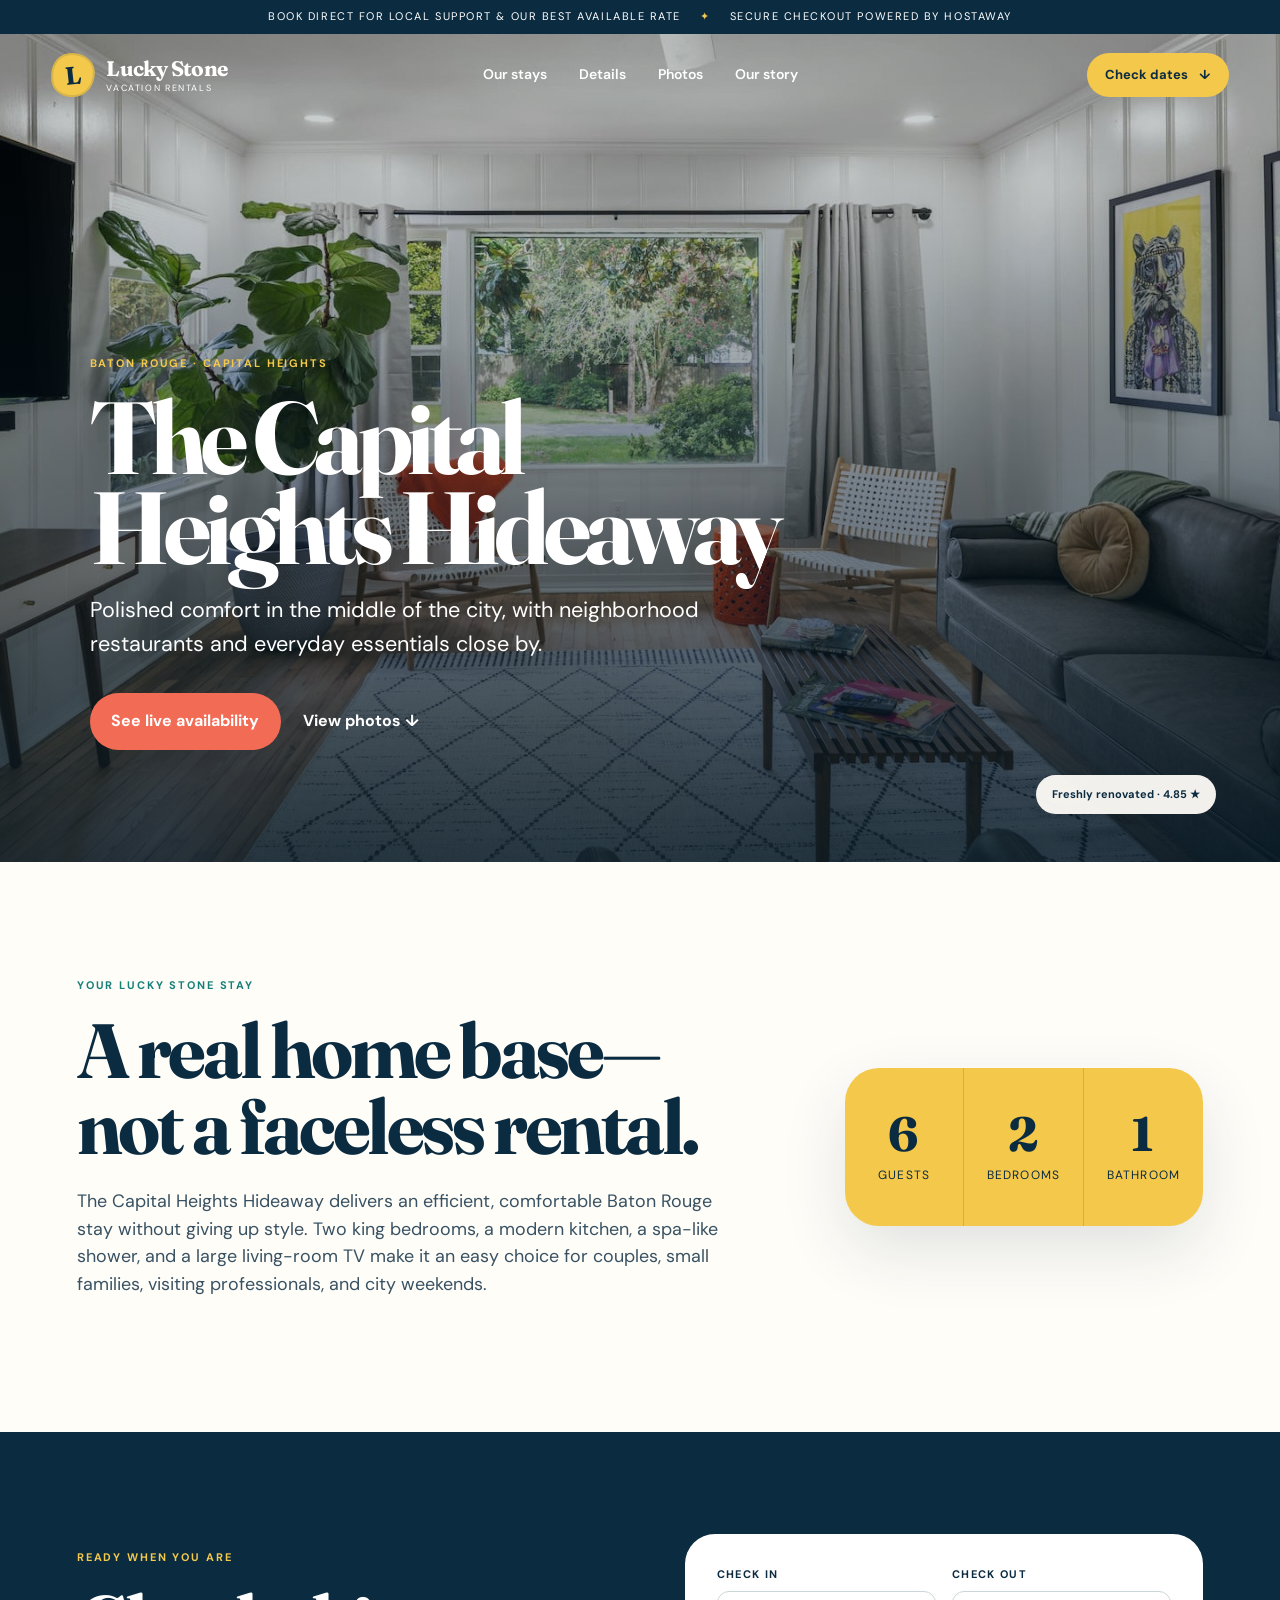
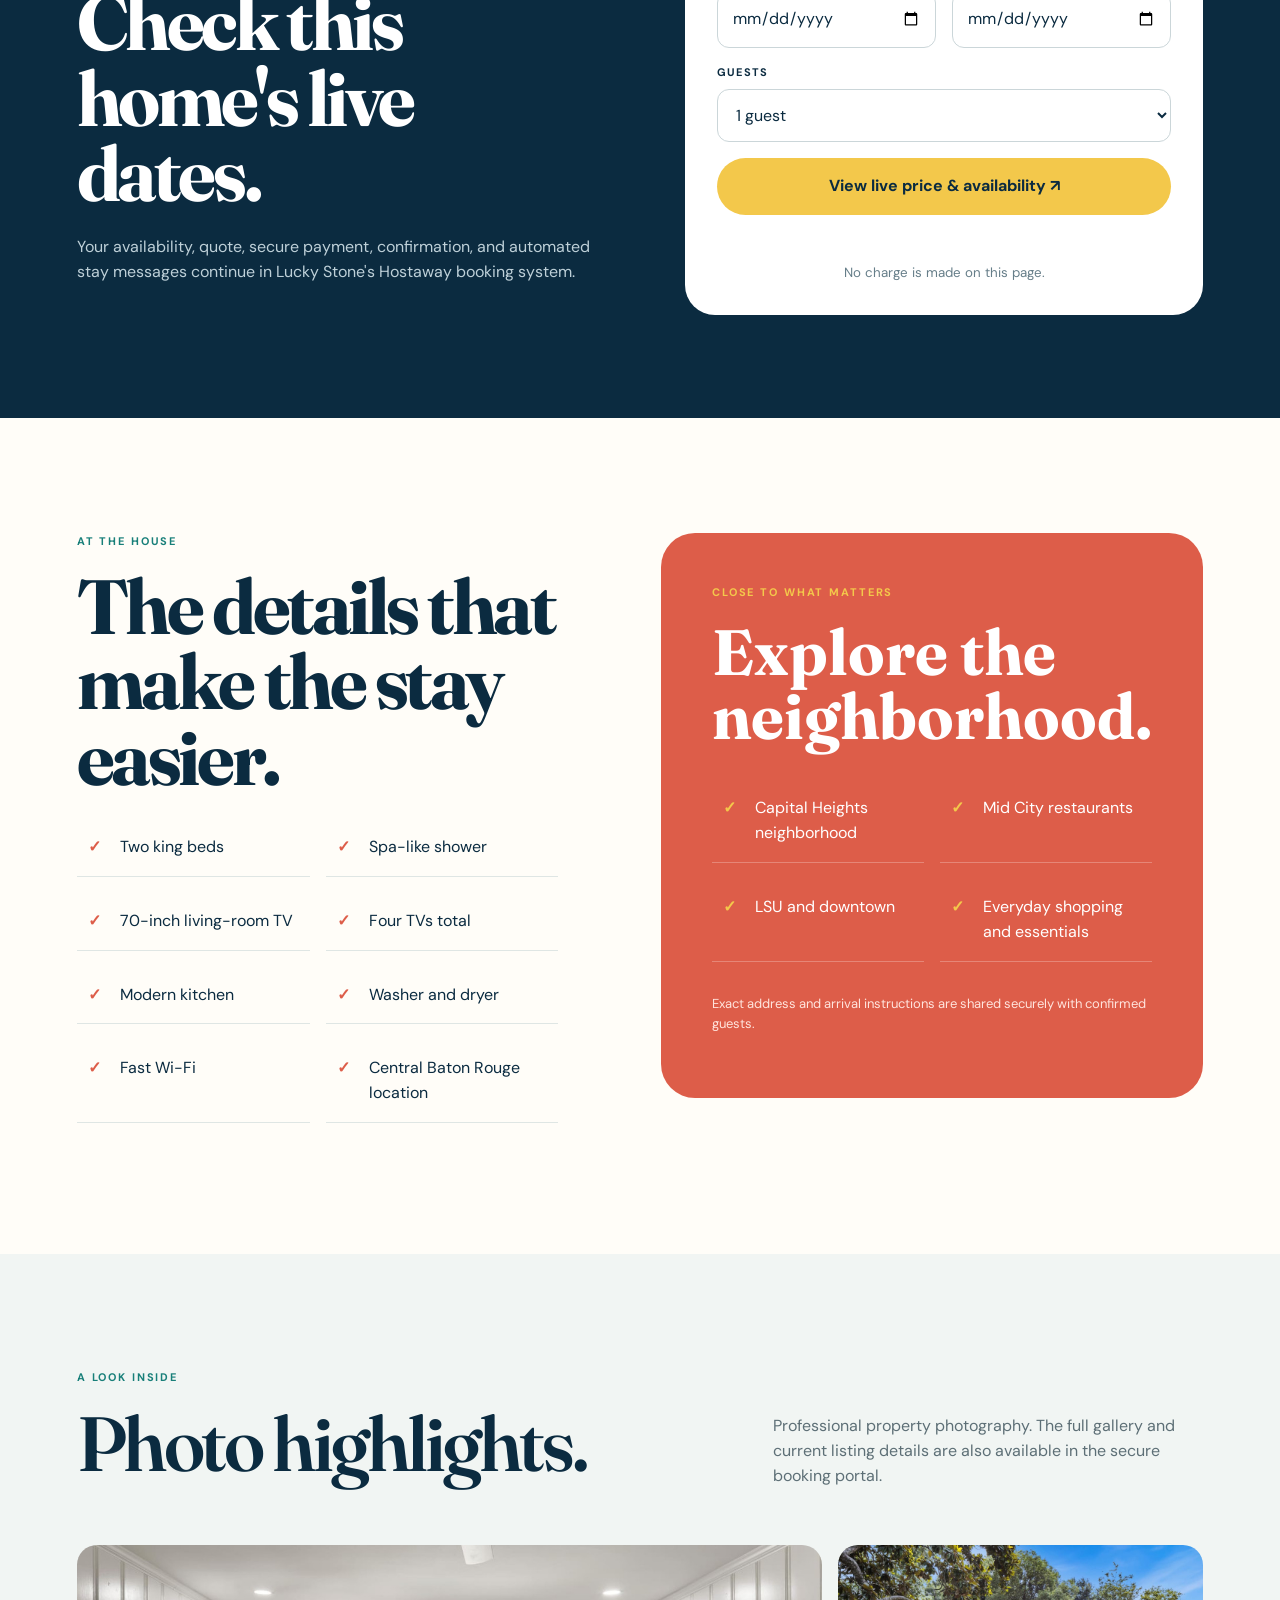
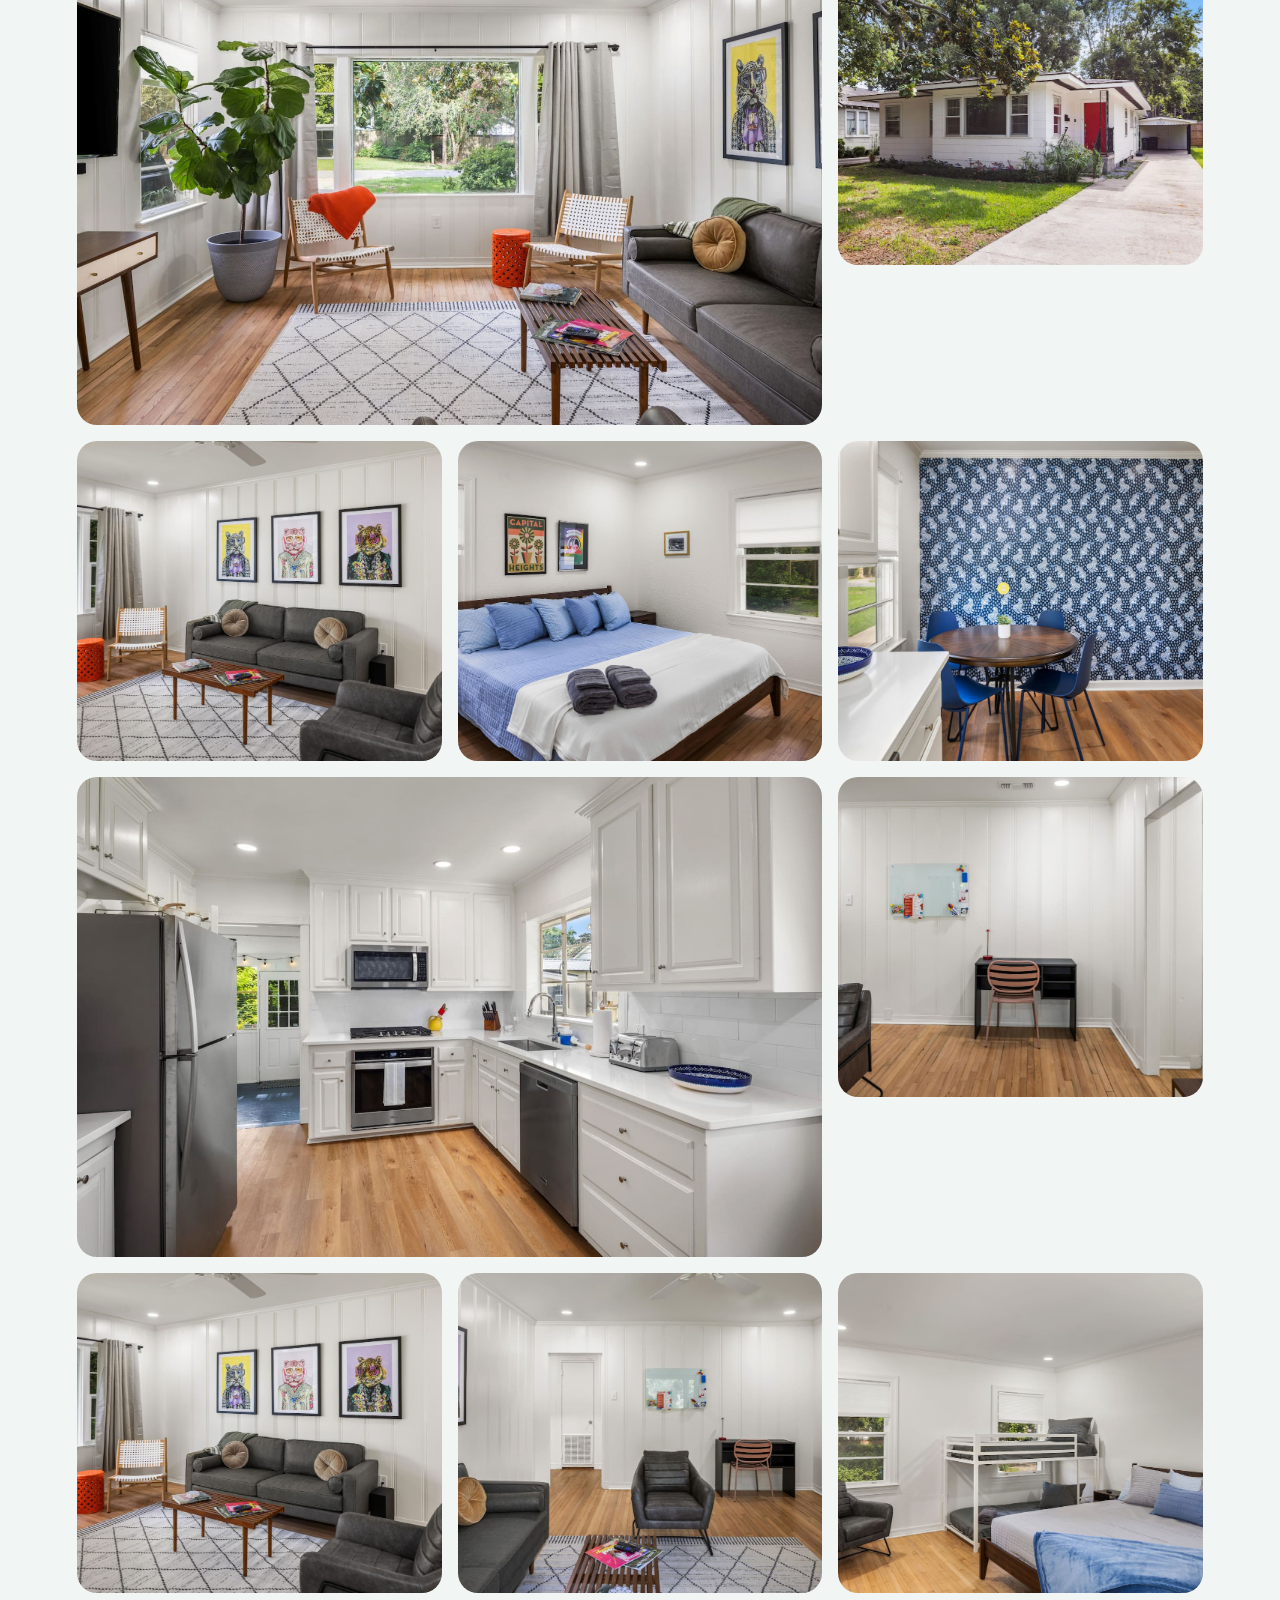
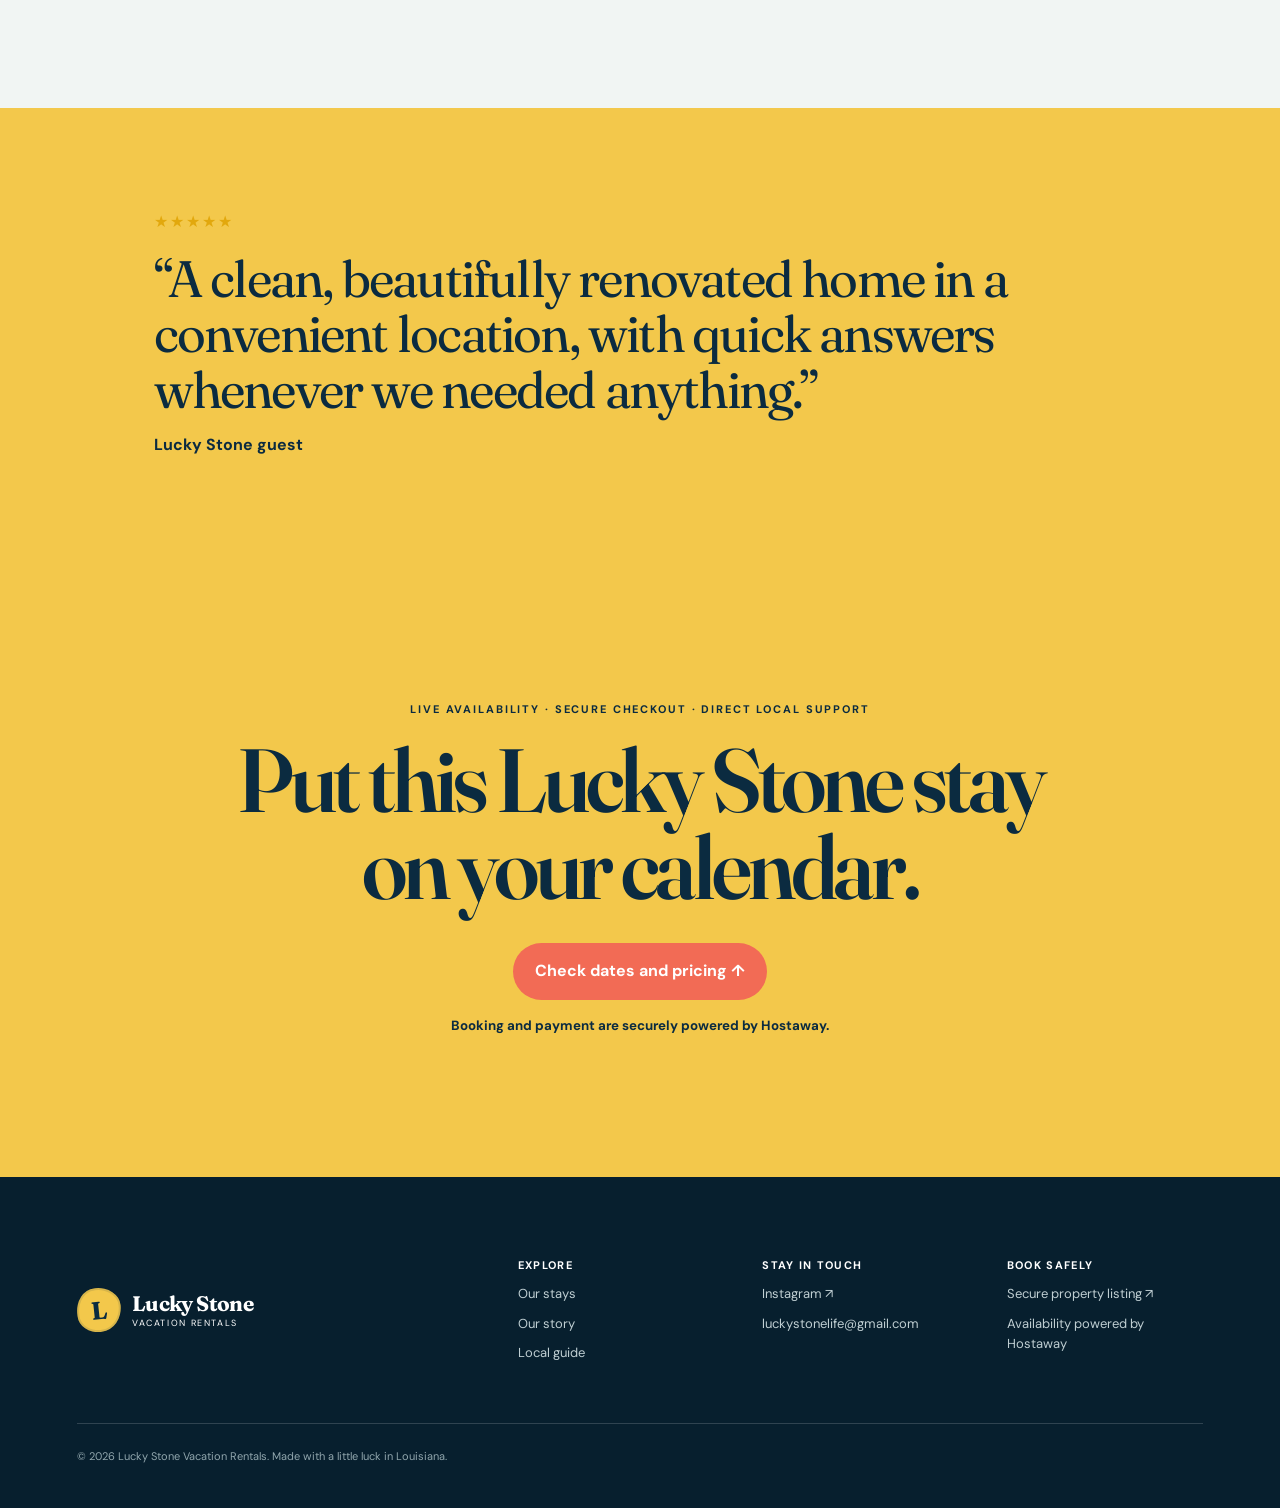
==== capital-heights-hideaway.html @ 780aaa09 "Build Lucky Stone direct-booking website" ====
<!doctype html>
<html lang="en">
<head>
  <meta charset="utf-8">
  <meta name="viewport" content="width=device-width,initial-scale=1">
  <meta name="description" content="A renovated 2-bedroom Capital Heights vacation rental in Baton Rouge with two king beds, modern kitchen, and easy city access.">
  <meta name="theme-color" content="#0b2b40">
  <title>Capital Heights Baton Rouge Vacation Rental | Lucky Stone</title>
  <link rel="preconnect" href="https://fonts.googleapis.com">
  <link rel="preconnect" href="https://fonts.gstatic.com" crossorigin>
  <link href="https://fonts.googleapis.com/css2?family=DM+Sans:wght@400;500;600;700&family=Fraunces:opsz,wght@9..144,500;9..144,600;9..144,700&display=swap" rel="stylesheet">
  <link rel="stylesheet" href="styles.css">
</head>
<body class="property-page">
  <a class="skip-link" href="#main">Skip to content</a>
  <div class="announcement"><span>Book direct for local support & our best available rate</span><span aria-hidden="true">✦</span><span>Secure checkout powered by Hostaway</span></div>
  <header class="site-header property-header" data-header>
    <a class="brand" href="index.html" aria-label="Lucky Stone Vacation Rentals home"><span class="brand-mark" aria-hidden="true">L</span><span><strong>Lucky Stone</strong><small>Vacation Rentals</small></span></a>
    <nav class="desktop-nav" aria-label="Main navigation"><a href="index.html#stays">Our stays</a><a href="#details">Details</a><a href="#gallery">Photos</a><a href="index.html#our-story">Our story</a></nav>
    <a class="button button-small button-sun" href="#book">Check dates <span>↓</span></a>
    <button class="menu-button" type="button" aria-label="Open menu" aria-expanded="false" data-menu-button><span></span><span></span></button>
  </header>
  <div class="mobile-menu" data-mobile-menu hidden><a href="index.html#stays">Our stays</a><a href="#details">Details</a><a href="#gallery">Photos</a><a href="index.html#our-story">Our story</a><a class="button button-sun" href="#book">Check dates</a></div>

  <main id="main">
    <section class="property-hero" id="top">
      <img src="assets/capital/capital-01.jpg" alt="The Capital Heights Hideaway">
      <div class="property-hero-shade"></div>
      <div class="property-hero-copy reveal"><p class="eyebrow">Baton Rouge · Capital Heights</p><h1>The Capital Heights Hideaway</h1><p>Polished comfort in the middle of the city, with neighborhood restaurants and everyday essentials close by.</p><div class="property-hero-actions"><a class="button button-coral" href="#book">See live availability</a><a class="text-button" href="#gallery">View photos ↓</a></div></div>
      <div class="image-badge property-hero-badge">Freshly renovated · 4.85 ★</div>
    </section>

    <section class="property-intro section-pad" id="details">
      <div><p class="eyebrow dark">Your Lucky Stone stay</p><h2>A real home base—not a faceless rental.</h2><p>The Capital Heights Hideaway delivers an efficient, comfortable Baton Rouge stay without giving up style. Two king bedrooms, a modern kitchen, a spa-like shower, and a large living-room TV make it an easy choice for couples, small families, visiting professionals, and city weekends.</p></div>
      <ul class="property-big-stats"><li><strong>6</strong>guests</li><li><strong>2</strong>bedrooms</li><li><strong>1</strong>bathroom</li></ul>
    </section>

    <section class="property-booking" id="book">
      <div class="property-booking-copy"><p class="eyebrow">Ready when you are</p><h2>Check this home's live dates.</h2><p>Your availability, quote, secure payment, confirmation, and automated stay messages continue in Lucky Stone's Hostaway booking system.</p></div>
      <form class="property-booking-form" data-property-booking-form data-listing-id="290981">
        <label><span>Check in</span><input type="date" name="checkin" required></label>
        <label><span>Check out</span><input type="date" name="checkout" required></label>
        <label><span>Guests</span><select name="guests"><option>1 guest</option><option>2 guests</option><option>3 guests</option><option>4 guests</option><option>5 guests</option><option>6 guests</option></select></label>
        <button class="button button-sun" type="submit">View live price & availability ↗</button>
        <p class="booking-error" data-booking-error aria-live="polite"></p>
        <small>No charge is made on this page.</small>
      </form>
    </section>

    <section class="property-features section-pad">
      <div><p class="eyebrow dark">At the house</p><h2>The details that make the stay easier.</h2><ul class="feature-checks"><li>Two king beds</li><li>Spa-like shower</li><li>70-inch living-room TV</li><li>Four TVs total</li><li>Modern kitchen</li><li>Washer and dryer</li><li>Fast Wi-Fi</li><li>Central Baton Rouge location</li></ul></div>
      <div class="nearby-card"><p class="eyebrow">Close to what matters</p><h3>Explore the neighborhood.</h3><ul><li>Capital Heights neighborhood</li><li>Mid City restaurants</li><li>LSU and downtown</li><li>Everyday shopping and essentials</li></ul><p>Exact address and arrival instructions are shared securely with confirmed guests.</p></div>
    </section>

    <section class="property-gallery section-pad" id="gallery"><div class="section-heading"><div><p class="eyebrow dark">A look inside</p><h2>Photo highlights.</h2></div><p>Professional property photography. The full gallery and current listing details are also available in the secure booking portal.</p></div><div class="property-photo-grid"><figure><img src="assets/capital/capital-01.jpg" alt="The Capital Heights Hideaway photo 1" loading="lazy"></figure><figure><img src="assets/capital/capital-02.jpg" alt="The Capital Heights Hideaway photo 2" loading="lazy"></figure><figure><img src="assets/capital/capital-03.jpg" alt="The Capital Heights Hideaway photo 3" loading="lazy"></figure><figure><img src="assets/capital/capital-04.jpg" alt="The Capital Heights Hideaway photo 4" loading="lazy"></figure><figure><img src="assets/capital/capital-05.jpg" alt="The Capital Heights Hideaway photo 5" loading="lazy"></figure><figure><img src="assets/capital/capital-06.jpg" alt="The Capital Heights Hideaway photo 6" loading="lazy"></figure><figure><img src="assets/capital/capital-07.jpg" alt="The Capital Heights Hideaway photo 7" loading="lazy"></figure><figure><img src="assets/capital/capital-08.jpg" alt="The Capital Heights Hideaway photo 8" loading="lazy"></figure><figure><img src="assets/capital/capital-09.jpg" alt="The Capital Heights Hideaway photo 9" loading="lazy"></figure><figure><img src="assets/capital/capital-10.jpg" alt="The Capital Heights Hideaway photo 10" loading="lazy"></figure></div></section>

    <section class="property-review"><blockquote><div class="stars">★★★★★</div><p>“A clean, beautifully renovated home in a convenient location, with quick answers whenever we needed anything.”</p><footer>Lucky Stone guest</footer></blockquote></section>

    <section class="final-cta"><p class="eyebrow">Live availability · Secure checkout · Direct local support</p><h2>Put this Lucky Stone stay<br>on your calendar.</h2><a class="button button-coral" href="#book">Check dates and pricing ↑</a><small>Booking and payment are securely powered by Hostaway.</small></section>
  </main>

  <footer class="footer"><a class="brand footer-brand" href="index.html"><span class="brand-mark">L</span><span><strong>Lucky Stone</strong><small>Vacation Rentals</small></span></a><div><strong>Explore</strong><a href="index.html#stays">Our stays</a><a href="index.html#our-story">Our story</a><a href="index.html#guide">Local guide</a></div><div><strong>Stay in touch</strong><a href="https://instagram.com/luckystonelife/" target="_blank" rel="noopener">Instagram ↗</a><a href="mailto:luckystonelife@gmail.com">luckystonelife@gmail.com</a></div><div><strong>Book safely</strong><a href="https://luckystonevacationrentals.holidayfuture.com/listings/290981" target="_blank" rel="noopener">Secure property listing ↗</a><span>Availability powered by Hostaway</span></div><p class="copyright">© <span data-year></span> Lucky Stone Vacation Rentals. Made with a little luck in Louisiana.</p></footer>
  <script src="app.js"></script>
</body>
</html>
---- styles.css ----
*{box-sizing:border-box}html{scroll-behavior:smooth}body{margin:0;background:#fffdf8;color:#0b2b40;font-family:'DM Sans',sans-serif;font-size:16px;line-height:1.55;overflow-x:hidden}body.modal-open,body.menu-open{overflow:hidden}img{display:block;width:100%;height:auto}a{color:inherit;text-decoration:none}button,input,select{font:inherit}.skip-link{position:fixed;z-index:999;left:1rem;top:-100px;background:#fff;color:#0b2b40;padding:.75rem 1rem}.skip-link:focus{top:1rem}.announcement{height:34px;background:#0b2b40;color:#fff;display:flex;align-items:center;justify-content:center;gap:1.2rem;font-size:11px;text-transform:uppercase;letter-spacing:.14em}.announcement span:nth-child(2){color:#f3c84b}.site-header{height:82px;padding:0 clamp(1.2rem,4vw,5rem);display:grid;grid-template-columns:1fr auto 1fr;align-items:center;gap:2rem;position:absolute;top:34px;left:0;right:0;z-index:50;color:#fff;transition:.3s}.site-header.scrolled{position:fixed;top:0;background:rgba(11,43,64,.96);box-shadow:0 12px 35px rgba(7,27,39,.16);backdrop-filter:blur(14px);height:68px}.brand{display:flex;align-items:center;gap:.7rem;justify-self:start}.brand-mark{width:44px;height:44px;background:#f3c84b;color:#0b2b40;display:grid;place-items:center;font-family:'Fraunces',serif;font-size:25px;font-weight:700;border-radius:45% 55% 50% 50%/55% 45% 58% 42%;transform:rotate(-6deg);box-shadow:inset 0 0 0 2px rgba(11,43,64,.12)}.brand>span:last-child{display:flex;flex-direction:column;line-height:1}.brand strong{font-family:'Fraunces',serif;font-size:21px;letter-spacing:-.03em}.brand small{font-size:9px;text-transform:uppercase;letter-spacing:.18em;margin-top:5px}.desktop-nav{display:flex;gap:2rem;font-size:14px;font-weight:600}.desktop-nav a{position:relative}.desktop-nav a:after{content:'';position:absolute;left:0;bottom:-7px;height:2px;width:0;background:#f3c84b;transition:.25s}.desktop-nav a:hover:after{width:100%}.button{display:inline-flex;align-items:center;justify-content:center;gap:.7rem;border:0;border-radius:99px;padding:1rem 1.35rem;font-weight:700;cursor:pointer;transition:transform .2s,box-shadow .2s}.button:hover{transform:translateY(-2px);box-shadow:0 14px 30px rgba(0,0,0,.14)}.button-small{padding:.75rem 1.1rem;font-size:13px;justify-self:end}.button-sun{background:#f3c84b;color:#0b2b40}.button-coral{background:#f26b55;color:#fff}.button-ink{background:#0b2b40;color:#fff}.menu-button{display:none;background:transparent;border:0;justify-self:end}.menu-button span{display:block;width:24px;height:2px;background:#fff;margin:6px}.mobile-menu{position:fixed;z-index:45;inset:0;background:#0b2b40;color:#fff;padding:120px 2rem 3rem;flex-direction:column;gap:1.5rem;font-family:'Fraunces',serif;font-size:30px}.mobile-menu:not([hidden]){display:flex}.mobile-menu .button{font-family:'DM Sans',sans-serif;font-size:16px;margin-top:1rem}.hero{min-height:920px;background:#0b2b40;color:#fff;position:relative;padding:170px clamp(1.2rem,5vw,6rem) 0;display:grid;grid-template-columns:minmax(340px,.8fr) minmax(520px,1.2fr);gap:clamp(2rem,5vw,6rem);overflow:visible}.hero:before{content:'';position:absolute;width:620px;height:620px;border:1px solid rgba(255,255,255,.1);border-radius:50%;left:-330px;top:90px}.hero-grain{position:absolute;inset:0;opacity:.08;background-image:url("data:image/svg+xml,%3Csvg viewBox='0 0 180 180' xmlns='http://www.w3.org/2000/svg'%3E%3Cfilter id='n'%3E%3CfeTurbulence type='fractalNoise' baseFrequency='.9' numOctaves='4' stitchTiles='stitch'/%3E%3C/filter%3E%3Crect width='100%25' height='100%25' filter='url(%23n)' opacity='.4'/%3E%3C/svg%3E")}.hero-copy{position:relative;z-index:2;padding-top:60px}.eyebrow{font-size:11px;font-weight:700;letter-spacing:.17em;text-transform:uppercase;margin:0 0 1.2rem;color:#f3c84b}.eyebrow span{color:#f26b55;margin:0 .45rem}.eyebrow.dark{color:#187f79}.hero h1,.section-heading h2,.direct-copy h2,.story-copy h2,.guide h2,.final-cta h2{font-family:'Fraunces',serif;font-weight:600;line-height:.97;letter-spacing:-.045em;margin:0}.hero h1{font-size:clamp(4rem,6.2vw,7.4rem);max-width:800px}.hero h1 em,.guide h2 em{font-weight:500;color:#f3c84b}.hero-lede{font-size:clamp(1rem,1.3vw,1.25rem);max-width:590px;color:#d8e3e5;margin:1.6rem 0 2.2rem}.hero-actions{display:flex;align-items:center;gap:1.5rem;flex-wrap:wrap}.text-button,.text-link{background:none;border:0;padding:.4rem 0;color:inherit;font-weight:700;cursor:pointer}.play{display:inline-grid;place-items:center;background:#fff;color:#0b2b40;border-radius:50%;width:38px;height:38px;font-size:11px;margin-right:.6rem}.hero-gallery{position:relative;z-index:1;min-height:620px;align-self:start}.hero-photo{position:absolute;margin:0;overflow:hidden;box-shadow:0 30px 80px rgba(0,0,0,.25)}.hero-photo img{height:100%;object-fit:cover}.hero-photo figcaption{position:absolute;left:1rem;bottom:1rem;background:rgba(255,253,248,.94);color:#0b2b40;border-radius:13px;padding:.7rem .9rem;font-size:12px;font-weight:700;box-shadow:0 6px 20px rgba(0,0,0,.15)}.hero-photo figcaption span{display:block;text-transform:uppercase;color:#187f79;font-size:9px;letter-spacing:.12em}.hero-photo-main{width:66%;height:520px;right:4%;top:35px;border-radius:48% 52% 12% 12%/26% 24% 10% 10%;transform:rotate(1.5deg)}.hero-photo-left{width:39%;height:290px;left:0;top:0;border-radius:46% 54% 18% 14%/20% 24% 16% 18%;transform:rotate(-4deg)}.hero-photo-right{width:38%;height:270px;left:5%;top:320px;border-radius:16% 50% 18% 42%/18% 24% 16% 28%;transform:rotate(3deg)}.stone-note{position:absolute;right:1%;top:490px;z-index:3;width:155px;height:150px;background:#f3c84b;color:#0b2b40;border-radius:50% 44% 48% 52%/44% 55% 45% 56%;display:flex;align-items:center;justify-content:center;gap:.5rem;transform:rotate(-7deg);box-shadow:0 20px 50px rgba(0,0,0,.2)}.stone-note strong{font-family:'Fraunces',serif;font-size:60px;line-height:1}.stone-note span{font-size:11px;font-weight:700;line-height:1.2;text-transform:uppercase}.stay-finder{position:absolute;z-index:5;left:50%;bottom:0;transform:translateX(-50%) translateY(50%);width:min(1180px,92vw);background:#fffdf8;color:#0b2b40;border-radius:22px;padding:1.1rem;display:grid;grid-template-columns:1.25fr 1.1fr .8fr .8fr .72fr .9fr;align-items:center;gap:.4rem;box-shadow:0 24px 80px rgba(7,30,42,.18)}.finder-intro{display:flex;align-items:center;gap:.7rem;padding:.4rem .6rem}.finder-intro>span:last-child{display:flex;flex-direction:column}.finder-intro small{font-size:10px;color:#647881}.finder-intro strong{font-family:'Fraunces',serif;font-size:16px}.finder-icon{display:grid;place-items:center;width:38px;height:38px;background:#e5f2ef;color:#187f79;border-radius:50%;font-size:24px}.stay-finder label{display:flex;flex-direction:column;border-left:1px solid #dfe5e2;padding:.2rem .75rem}.stay-finder label span{font-size:10px;text-transform:uppercase;letter-spacing:.1em;color:#6d7f86;font-weight:700}.stay-finder input,.stay-finder select{border:0;background:transparent;color:#0b2b40;min-width:0;padding:.35rem 0;font-weight:600;outline:0}.finder-submit{border:0;border-radius:15px;background:#f26b55;color:#fff;padding:1rem;display:flex;justify-content:space-between;font-weight:700;cursor:pointer}.proof-bar{background:#f7f1e7;padding:6.2rem clamp(1.2rem,5vw,6rem) 2.7rem;display:grid;grid-template-columns:repeat(4,1fr);gap:1px}.proof-bar div{display:flex;align-items:center;justify-content:center;gap:.7rem;border-right:1px solid #d8d2c8}.proof-bar div:last-child{border:0}.proof-bar strong{font-family:'Fraunces',serif;font-size:31px}.proof-bar span{max-width:130px;font-size:11px;text-transform:uppercase;letter-spacing:.08em;font-weight:700;color:#61727a}.section-pad{padding:clamp(5rem,9vw,9rem) clamp(1.2rem,6vw,7rem)}.section-heading{display:flex;align-items:end;justify-content:space-between;gap:3rem;margin-bottom:2.5rem}.section-heading h2{font-size:clamp(3rem,5vw,6rem);max-width:800px}.section-heading>p{max-width:430px;color:#5d6f76}.mood-tabs{display:flex;gap:.75rem;flex-wrap:wrap;margin-bottom:4rem}.mood{border:1px solid #b7c4c4;border-radius:99px;background:transparent;color:#0b2b40;padding:.8rem 1.1rem;cursor:pointer;font-weight:600}.mood:hover,.mood.active{background:#0b2b40;color:#fff;border-color:#0b2b40}.property-list{display:flex;flex-direction:column;gap:5rem}.property-card{display:grid;grid-template-columns:1.18fr .82fr;background:#f7f1e7;border-radius:34px;overflow:hidden;min-height:590px;transition:opacity .3s,transform .3s,max-height .4s}.property-card.reverse{grid-template-columns:.82fr 1.18fr}.property-card.reverse .property-image{order:2}.property-card.filtered-out{display:none}.property-image{position:relative;min-height:520px;overflow:hidden}.property-image img{height:100%;object-fit:cover;transition:transform .7s}.property-card:hover .property-image img{transform:scale(1.025)}.image-badge,.gallery-button{position:absolute;background:rgba(255,253,248,.94);color:#0b2b40;border:0;border-radius:99px;padding:.7rem 1rem;font-size:11px;font-weight:700}.image-badge{top:1.2rem;left:1.2rem}.gallery-button{right:1.2rem;bottom:1.2rem;cursor:pointer}.property-copy{padding:clamp(2rem,5vw,5rem);display:flex;flex-direction:column;justify-content:center}.property-location{font-size:11px;text-transform:uppercase;letter-spacing:.14em;color:#187f79;font-weight:700}.property-copy h3{font-family:'Fraunces',serif;font-size:clamp(2.7rem,4vw,5rem);line-height:.98;letter-spacing:-.04em;margin:.4rem 0 1rem}.property-tagline{font-size:17px;color:#53676f;max-width:560px}.stats{display:flex;gap:1.2rem;list-style:none;margin:1rem 0 1.5rem;padding:0;flex-wrap:wrap}.stats li{font-size:12px;border-right:1px solid #c9d0ce;padding-right:1.2rem}.stats li:last-child{border:0}.stats strong{font-family:'Fraunces',serif;font-size:23px}.signature{border-left:3px solid #f26b55;padding-left:1rem;margin-bottom:1.8rem}.signature span{font-size:10px;text-transform:uppercase;letter-spacing:.12em;font-weight:700;color:#f26b55}.signature p{margin:.25rem 0 0;font-size:13px}.property-actions{display:flex;align-items:center;gap:1.4rem;flex-wrap:wrap}.text-link{font-size:13px;border-bottom:1px solid currentColor}.direct-section{display:grid;grid-template-columns:1fr 1fr;background:#187f79;color:#fff;min-height:800px}.direct-art{position:relative;overflow:hidden;min-height:650px}.direct-art img{height:100%;object-fit:cover;clip-path:ellipse(72% 72% at 42% 46%)}.sun-shape{position:absolute;width:520px;height:520px;background:#f3c84b;border-radius:50%;left:-130px;top:-130px}.direct-stamp{position:absolute;right:7%;bottom:8%;width:190px;height:180px;border-radius:50% 44% 48% 52%/44% 55% 45% 56%;background:#0b2b40;color:#fff;display:grid;place-content:center;text-align:center;transform:rotate(6deg);text-transform:uppercase;font-size:11px;letter-spacing:.1em}.direct-stamp strong{font-family:'Fraunces',serif;font-size:25px;text-transform:none;letter-spacing:0}.direct-copy{padding:clamp(4rem,8vw,9rem);display:flex;flex-direction:column;justify-content:center}.direct-copy h2{font-size:clamp(3.2rem,5vw,6rem)}.direct-copy>p{font-size:18px;color:#d9efeb}.direct-benefits{margin:1.5rem 0 2rem}.direct-benefits>div{display:grid;grid-template-columns:44px 1fr;column-gap:1rem;padding:1rem 0;border-top:1px solid rgba(255,255,255,.25)}.direct-benefits span{grid-row:1/3;color:#f3c84b;font-family:'Fraunces',serif}.direct-benefits p{grid-column:2;margin:.2rem 0;color:#d9efeb;font-size:13px}.direct-copy .button{align-self:flex-start}.reviews{background:#fffdf8;overflow:hidden}.review-controls{display:flex;gap:.5rem}.review-controls button{border:1px solid #9babad;background:transparent;border-radius:50%;width:48px;height:48px;cursor:pointer}.review-track{display:flex;gap:1.2rem;overflow-x:auto;scroll-snap-type:x mandatory;padding-bottom:1rem;scrollbar-width:none}.review-track::-webkit-scrollbar{display:none}.review-track blockquote{flex:0 0 min(520px,78vw);scroll-snap-align:start;margin:0;border-radius:25px;background:#f7f1e7;padding:2.2rem}.review-track blockquote:nth-child(2n){background:#e5f2ef}.stars{color:#e2a80d;letter-spacing:.13em}.review-track p{font-family:'Fraunces',serif;font-size:clamp(1.5rem,2.2vw,2.2rem);line-height:1.25}.review-track footer{font-size:12px;text-transform:uppercase;letter-spacing:.1em;font-weight:700}.story-section{display:grid;grid-template-columns:.9fr 1.1fr;background:#0b2b40;color:#fff;padding:clamp(5rem,9vw,9rem) clamp(1.2rem,6vw,7rem);gap:clamp(3rem,8vw,9rem);align-items:center}.story-copy h2{font-size:clamp(3.2rem,5.4vw,6rem)}.story-copy p{color:#cfdbdf;font-size:17px}.text-link.light{color:#f3c84b}.story-collage{position:relative;height:620px}.story-collage img{position:absolute;object-fit:cover;box-shadow:0 30px 70px rgba(0,0,0,.3)}.story-collage img:nth-of-type(2){width:48%;height:43%;right:0;top:0;border-radius:50% 50% 12% 18%/35% 35% 10% 12%;transform:rotate(4deg)}.story-collage img:nth-of-type(3){width:43%;height:44%;left:3%;bottom:0;border-radius:18% 50% 18% 40%/18% 26% 14% 30%;transform:rotate(-4deg)}.story-collage .family-photo{z-index:2;width:62%;height:62%;left:19%;top:19%;border-radius:48% 52% 12% 12%/25% 28% 12% 14%;object-position:center 42%;transform:rotate(-1deg)}.family-photo-needed{position:absolute;z-index:2;width:58%;height:60%;left:22%;top:22%;border:2px dashed rgba(255,255,255,.45);background:#187f79;border-radius:48% 52% 12% 12%/25% 28% 12% 14%;display:grid;place-content:center;text-align:center;box-shadow:0 30px 70px rgba(0,0,0,.25);transform:rotate(-1deg)}.family-photo-needed span{font-family:'Fraunces',serif;font-size:30px}.family-photo-needed small{color:#f3c84b;margin-top:.5rem}.guide{background:#f7f1e7;display:grid;grid-template-columns:.7fr 1.3fr;gap:5rem}.guide h2{font-size:clamp(3.5rem,6vw,7rem)}.guide h2 em{color:#187f79}.guide-intro>p:last-child{max-width:420px;color:#5d7077}.guide-columns{display:grid;grid-template-columns:1fr 1fr;gap:1rem}.guide-card{border-radius:32px;padding:2.3rem;display:flex;flex-direction:column;min-height:500px}.city-card{background:#f3c84b}.coast-card{background:#187f79;color:#fff}.guide-card>p{text-transform:uppercase;font-size:10px;letter-spacing:.14em;font-weight:700}.guide-card h3{font-family:'Fraunces',serif;font-size:35px;margin:.5rem 0 1rem}.guide-card ul{list-style:none;padding:0;margin:0 0 auto}.guide-card li{padding:1rem 0;border-top:1px solid rgba(11,43,64,.22);display:flex;gap:.8rem}.coast-card li{border-color:rgba(255,255,255,.25)}.guide-card li span{font-family:'Fraunces',serif;opacity:.65}.guide-card a{font-weight:700;margin-top:2rem}.final-cta{position:relative;overflow:hidden;background:#f3c84b;text-align:center;padding:clamp(6rem,11vw,11rem) 1rem}.final-cta .eyebrow{color:#0b2b40}.final-cta h2{font-size:clamp(4rem,7vw,8rem);margin-bottom:2rem}.final-cta small{display:block;margin-top:1rem;font-weight:700}.pebble{position:absolute;border:2px solid rgba(11,43,64,.18);border-radius:50%}.pebble-one{width:370px;height:320px;left:-160px;top:-80px;transform:rotate(25deg)}.pebble-two{width:300px;height:280px;right:-120px;bottom:-80px}.footer{background:#071f2e;color:#fff;padding:5rem clamp(1.2rem,6vw,7rem) 2rem;display:grid;grid-template-columns:2fr repeat(3,1fr);gap:3rem}.footer>div{display:flex;flex-direction:column;gap:.6rem;font-size:13px;color:#bfced2}.footer>div strong{color:#fff;font-size:11px;text-transform:uppercase;letter-spacing:.12em}.copyright{grid-column:1/-1;border-top:1px solid rgba(255,255,255,.16);padding-top:1.5rem;font-size:11px;color:#91a6ad}.gallery-modal,.story-modal{width:min(1180px,94vw);max-height:92vh;border:0;border-radius:28px;padding:0;background:#fffdf8;color:#0b2b40;box-shadow:0 35px 100px rgba(0,0,0,.35)}dialog::backdrop{background:rgba(3,20,29,.82);backdrop-filter:blur(6px)}.modal-close{position:sticky;z-index:10;float:right;top:1rem;margin:1rem;border:0;border-radius:50%;width:46px;height:46px;background:#0b2b40;color:#fff;font-size:25px;cursor:pointer}.modal-head{padding:3rem 3rem 1rem}.modal-head p{text-transform:uppercase;letter-spacing:.12em;font-size:10px;color:#187f79;font-weight:700}.modal-head h2{font-family:'Fraunces',serif;font-size:clamp(2.5rem,5vw,5rem);margin:0}.modal-grid{padding:1rem 2rem 3rem;display:grid;grid-template-columns:repeat(2,1fr);gap:.7rem}.modal-grid img{height:380px;object-fit:cover;border-radius:14px}.modal-grid img:nth-child(3n){grid-column:1/-1;height:500px}.story-video-placeholder{min-height:600px;background:#0b2b40;color:#fff;display:grid;place-content:center;text-align:center;padding:2rem}.story-video-placeholder span{font-size:60px;color:#f3c84b}.story-video-placeholder h2{font-family:'Fraunces',serif;font-size:45px}.reveal{opacity:1;transform:none}.reveal.visible{opacity:1;transform:none}:focus-visible{outline:3px solid #f26b55;outline-offset:3px}
@media (max-width:1050px){.desktop-nav{display:none}.site-header{grid-template-columns:1fr auto auto}.menu-button{display:block}.hero{grid-template-columns:1fr;padding-top:140px;min-height:1200px}.hero-copy{padding-top:30px}.hero-gallery{min-height:610px}.stay-finder{grid-template-columns:1.2fr 1fr 1fr 1fr}.finder-intro,.stay-finder label:nth-of-type(1){grid-column:span 2}.finder-submit{grid-column:span 2}.proof-bar{grid-template-columns:1fr 1fr;row-gap:1.5rem}.proof-bar div:nth-child(2){border-right:0}.property-card,.property-card.reverse{grid-template-columns:1fr}.property-card.reverse .property-image{order:0}.direct-section{grid-template-columns:1fr}.story-section{grid-template-columns:1fr}.guide{grid-template-columns:1fr}.footer{grid-template-columns:1.5fr 1fr 1fr}.footer>div:last-of-type{grid-column:2/4}.footer-brand{grid-row:1/3}}
@media (max-width:700px){.announcement span:last-child,.site-header>.button{display:none}.site-header{grid-template-columns:1fr auto;height:70px}.hero{padding:125px 1.2rem 0;min-height:1120px}.hero h1{font-size:clamp(3.5rem,16vw,5rem)}.hero-lede{font-size:1rem}.text-button{font-size:12px}.hero-gallery{min-height:540px;margin-top:1rem}.hero-photo-main{width:80%;height:390px}.hero-photo-left{width:46%;height:190px}.hero-photo-right{width:46%;height:180px;top:340px}.stone-note{width:115px;height:110px;top:400px}.stone-note strong{font-size:45px}.stay-finder{bottom:0;grid-template-columns:1fr 1fr;padding:.8rem;border-radius:18px}.finder-intro{grid-column:1/-1}.stay-finder label{grid-column:span 1!important;border-left:0;border-top:1px solid #dfe5e2}.stay-finder label:nth-of-type(1){grid-column:1/-1!important}.finder-submit{grid-column:1/-1}.proof-bar{padding-top:11.5rem;grid-template-columns:1fr 1fr}.proof-bar div{display:block;text-align:center}.proof-bar strong{display:block}.section-heading{display:block}.section-heading h2{font-size:clamp(2.8rem,13vw,4.5rem)}.section-heading>p{margin-top:1.2rem}.mood-tabs{flex-wrap:nowrap;overflow:auto;padding-bottom:.5rem}.mood{white-space:nowrap}.property-card{border-radius:23px}.property-image{min-height:330px}.property-copy{padding:2rem 1.4rem}.property-copy h3{font-size:3rem}.stats{gap:.8rem}.stats li{padding-right:.8rem}.direct-copy{padding:4rem 1.4rem}.direct-art{min-height:480px}.direct-stamp{width:140px;height:135px}.story-section{padding:5rem 1.2rem}.story-collage{height:480px}.family-photo-needed,.story-collage .family-photo{width:72%;left:14%}.guide-columns{grid-template-columns:1fr}.guide-card{min-height:430px}.footer{grid-template-columns:1fr 1fr}.footer-brand{grid-column:1/-1}.footer>div:last-of-type{grid-column:1/-1}.modal-head{padding:2rem 1.2rem 1rem}.modal-grid{grid-template-columns:1fr;padding:1rem}.modal-grid img,.modal-grid img:nth-child(3n){grid-column:auto;height:260px}}
@media (prefers-reduced-motion:reduce){html{scroll-behavior:auto}.reveal{opacity:1;transform:none;transition:none}.property-image img,.button{transition:none}}

/* Property landing pages */
.property-page{background:#fffdf8}.property-header{top:34px}.property-hero{height:min(850px,92vh);min-height:680px;position:relative;display:flex;align-items:flex-end;overflow:hidden;background:#0b2b40}.property-hero>img{position:absolute;inset:0;width:100%;height:100%;object-fit:cover}.property-hero-shade{position:absolute;inset:0;background:linear-gradient(180deg,rgba(5,25,37,.22) 18%,rgba(5,25,37,.83) 100%)}.property-hero-copy{position:relative;z-index:2;color:#fff;max-width:900px;padding:0 clamp(1.2rem,7vw,7rem) 7rem}.property-hero-copy h1{font-family:'Fraunces',serif;font-size:clamp(4rem,8vw,8.5rem);line-height:.88;letter-spacing:-.055em;margin:.55rem 0 1.4rem}.property-hero-copy>p:last-of-type{font-size:clamp(1rem,1.8vw,1.35rem);max-width:720px}.property-hero-actions{display:flex;gap:1.4rem;align-items:center;margin-top:2rem}.property-hero-badge{position:absolute;z-index:3;left:auto;top:auto;right:clamp(1.2rem,5vw,5rem);bottom:3rem}.property-intro{display:grid;grid-template-columns:minmax(0,1.3fr) minmax(300px,.7fr);gap:clamp(3rem,8vw,9rem);align-items:center}.property-intro h2,.property-features h2,.property-gallery h2,.property-booking h2{font-family:'Fraunces',serif;font-size:clamp(3rem,6vw,6rem);line-height:.98;letter-spacing:-.045em;margin:.7rem 0 1.5rem}.property-intro>div>p:last-child{font-size:1.12rem;max-width:760px;color:#385263}.property-big-stats{list-style:none;padding:0;margin:0;display:grid;grid-template-columns:repeat(3,1fr);background:#f3c84b;border-radius:34px;overflow:hidden;box-shadow:0 25px 65px rgba(11,43,64,.12)}.property-big-stats li{padding:2.6rem 1rem;text-align:center;border-right:1px solid rgba(11,43,64,.15);font-size:12px;text-transform:uppercase;letter-spacing:.1em}.property-big-stats li:last-child{border-right:0}.property-big-stats strong{display:block;font-family:'Fraunces',serif;font-size:3rem;line-height:1;margin-bottom:.5rem}.property-booking{background:#0b2b40;color:#fff;display:grid;grid-template-columns:1fr 1fr;gap:clamp(3rem,7vw,8rem);padding:clamp(4rem,8vw,8rem) clamp(1.2rem,6vw,6rem);align-items:center}.property-booking-copy>p:last-child{color:#bed0d8;max-width:650px}.property-booking-form{background:#fff;color:#0b2b40;border-radius:30px;padding:2rem;display:grid;grid-template-columns:1fr 1fr;gap:1rem}.property-booking-form label{display:flex;flex-direction:column;gap:.45rem}.property-booking-form label span{font-size:11px;text-transform:uppercase;letter-spacing:.12em;font-weight:700}.property-booking-form input,.property-booking-form select{border:1px solid #cbd6d9;border-radius:12px;padding:.9rem;background:#fff;color:#0b2b40;min-width:0}.property-booking-form label:nth-child(3),.property-booking-form .button,.property-booking-form small,.property-booking-form .booking-error{grid-column:1/-1}.property-booking-form small{text-align:center;color:#667e89}.booking-error{color:#a62b22;font-size:13px;margin:0;min-height:1.2em}.stay-finder>.booking-error{position:absolute;left:1rem;bottom:-1.7rem;color:#fff}.property-features{display:grid;grid-template-columns:1.15fr .85fr;gap:clamp(3rem,8vw,9rem);align-items:start}.feature-checks,.nearby-card ul{list-style:none;padding:0;display:grid;grid-template-columns:1fr 1fr;gap:1rem}.feature-checks li,.nearby-card li{position:relative;padding:1rem 1rem 1rem 2.7rem;border-bottom:1px solid #dfe6e4}.feature-checks li:before,.nearby-card li:before{content:'✓';position:absolute;left:.7rem;color:#dd5d49;font-weight:700}.nearby-card{background:#dd5d49;color:#fff;padding:clamp(2rem,4vw,4rem);border-radius:34px}.nearby-card h3{font-family:'Fraunces',serif;font-size:clamp(2.5rem,5vw,4.7rem);line-height:1;margin:.8rem 0 2rem}.nearby-card li{border-color:rgba(255,255,255,.25)}.nearby-card li:before{color:#f3c84b}.nearby-card>p:last-child{margin-top:2rem;font-size:13px;color:#ffe4dd}.property-gallery{background:#f1f5f3}.property-photo-grid{display:grid;grid-template-columns:repeat(12,1fr);gap:1rem}.property-photo-grid figure{margin:0;grid-column:span 4;height:320px;overflow:hidden;border-radius:20px}.property-photo-grid figure:nth-child(1),.property-photo-grid figure:nth-child(6){grid-column:span 8;height:480px}.property-photo-grid img{width:100%;height:100%;object-fit:cover;transition:transform .5s}.property-photo-grid figure:hover img{transform:scale(1.025)}.property-review{padding:clamp(4rem,8vw,8rem) clamp(1.2rem,12vw,12rem);background:#f3c84b;color:#0b2b40}.property-review blockquote{margin:0;max-width:1000px}.property-review blockquote p{font-family:'Fraunces',serif;font-size:clamp(2.2rem,4vw,4rem);line-height:1.08;letter-spacing:-.035em;margin:1rem 0}.property-review footer{font-weight:700}.property-page .footer-brand{grid-row:auto}
@media(max-width:900px){.property-intro,.property-booking,.property-features{grid-template-columns:1fr}.property-hero-copy{padding-bottom:5rem}.property-hero-badge{bottom:1.4rem}.property-photo-grid figure,.property-photo-grid figure:nth-child(1),.property-photo-grid figure:nth-child(6){grid-column:span 6;height:320px}}
@media(max-width:600px){.property-hero{min-height:720px}.property-hero-copy{padding-bottom:6rem}.property-hero-copy h1{font-size:clamp(3.5rem,16vw,5rem)}.property-hero-actions{align-items:flex-start;flex-direction:column}.property-hero-badge{left:1.2rem;right:auto}.property-intro{padding-top:4rem}.property-big-stats{grid-template-columns:1fr}.property-big-stats li{border-right:0;border-bottom:1px solid rgba(11,43,64,.15);padding:1.4rem}.property-big-stats li:last-child{border-bottom:0}.property-booking-form{grid-template-columns:1fr;padding:1.25rem}.property-booking-form label{grid-column:1/-1}.feature-checks,.nearby-card ul{grid-template-columns:1fr}.property-photo-grid{grid-template-columns:1fr}.property-photo-grid figure,.property-photo-grid figure:nth-child(1),.property-photo-grid figure:nth-child(6){grid-column:1;height:280px}}
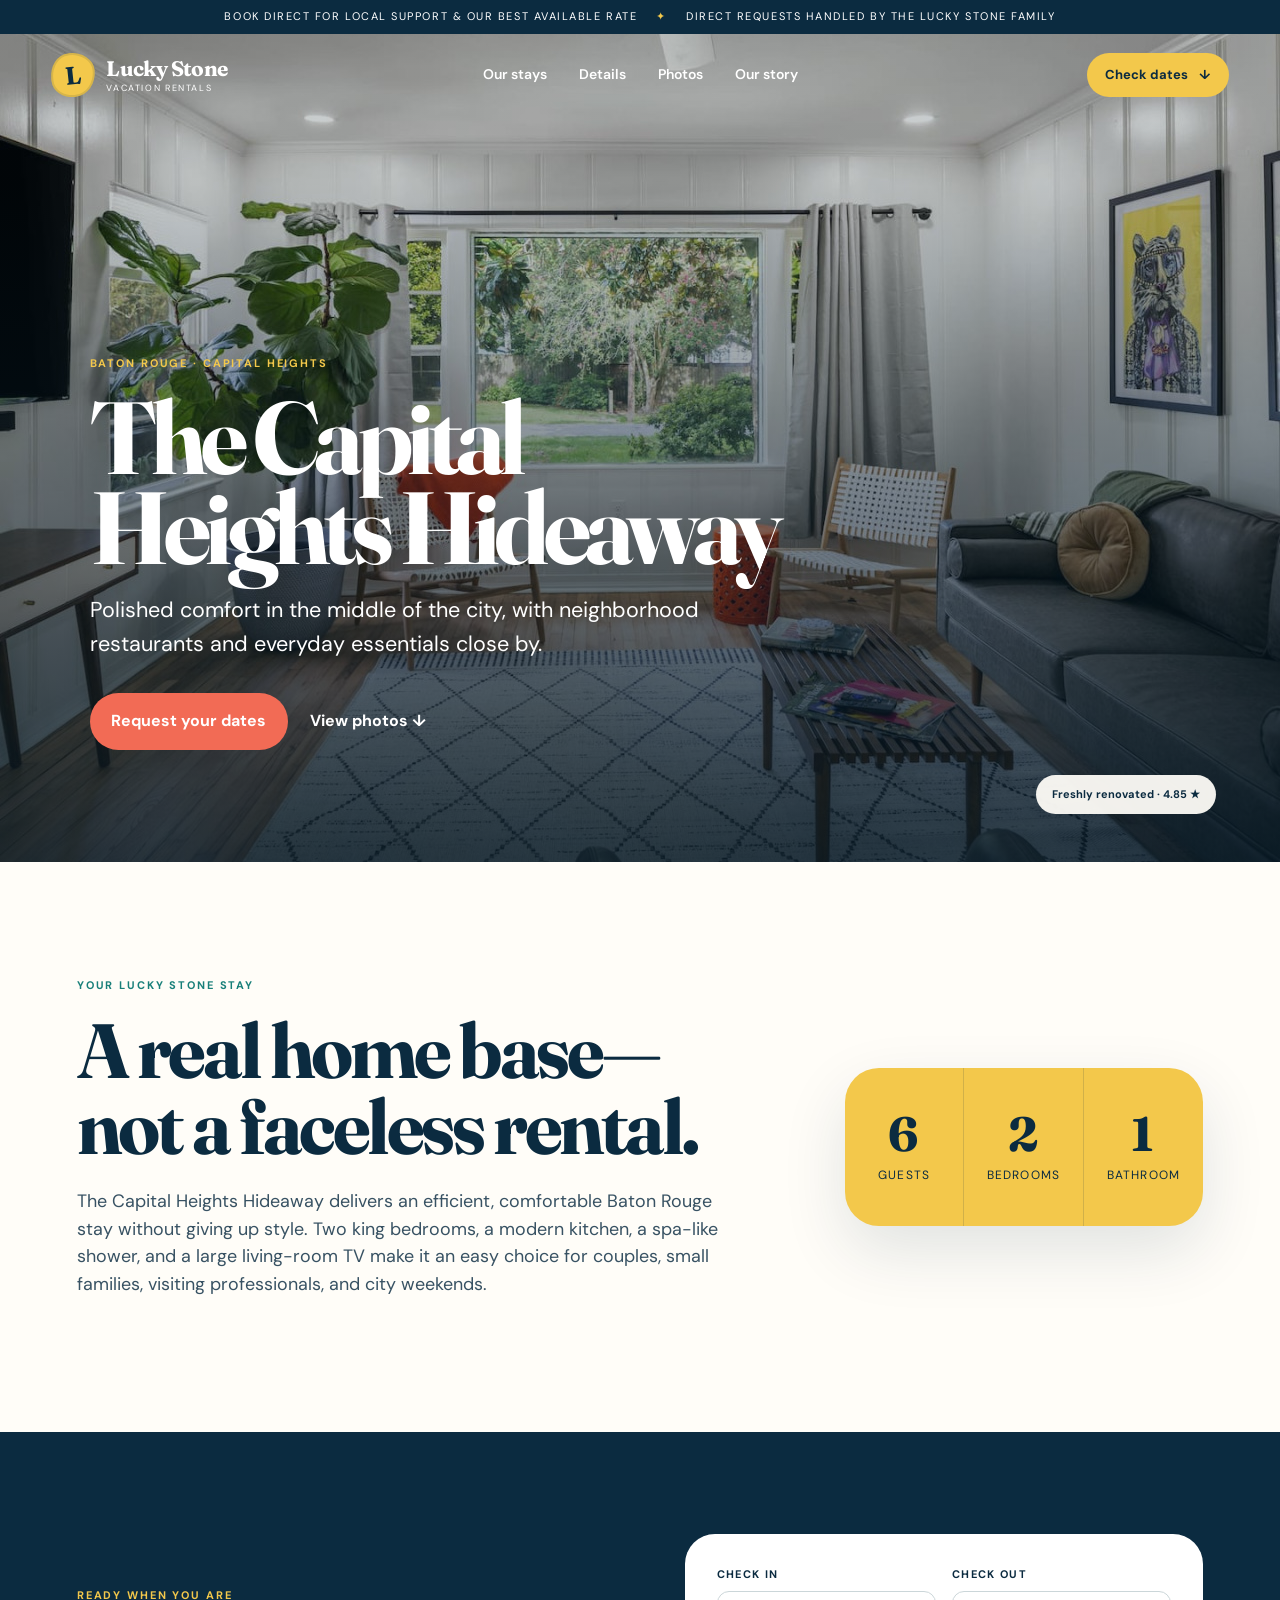
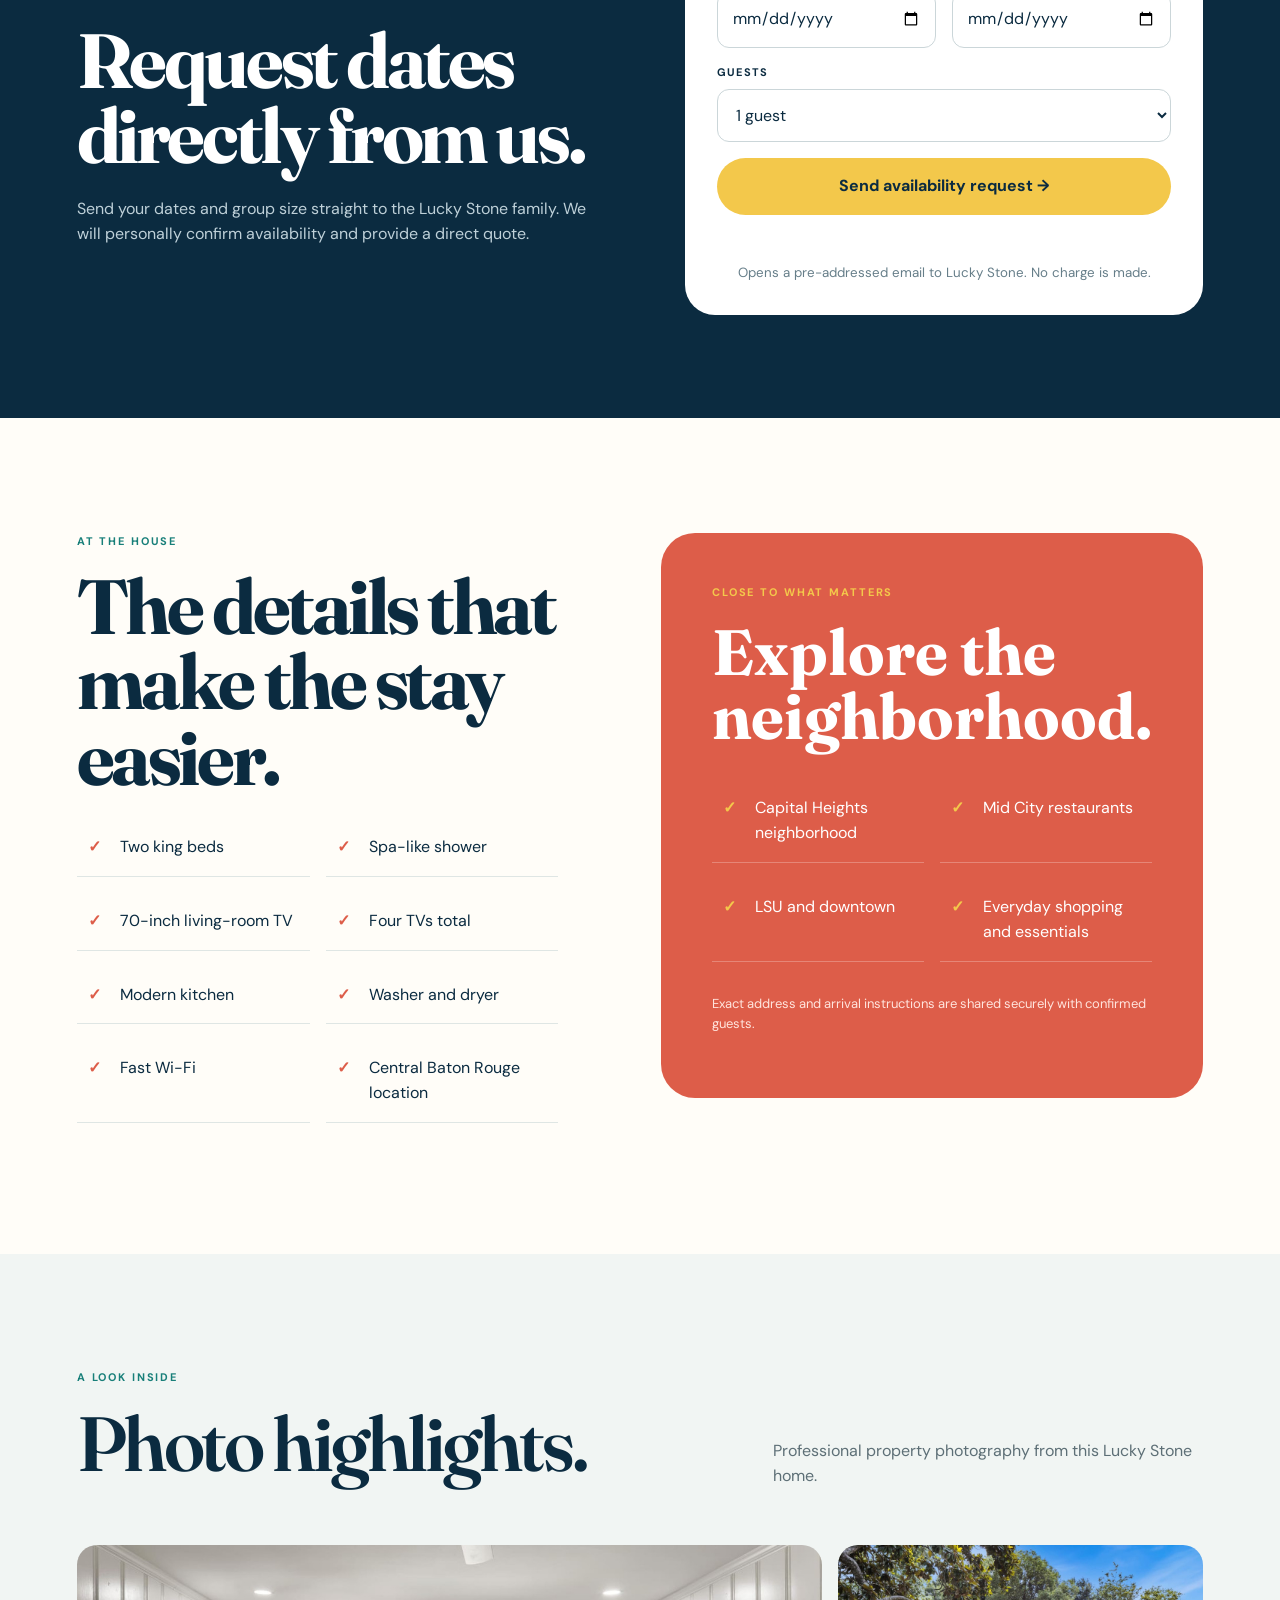
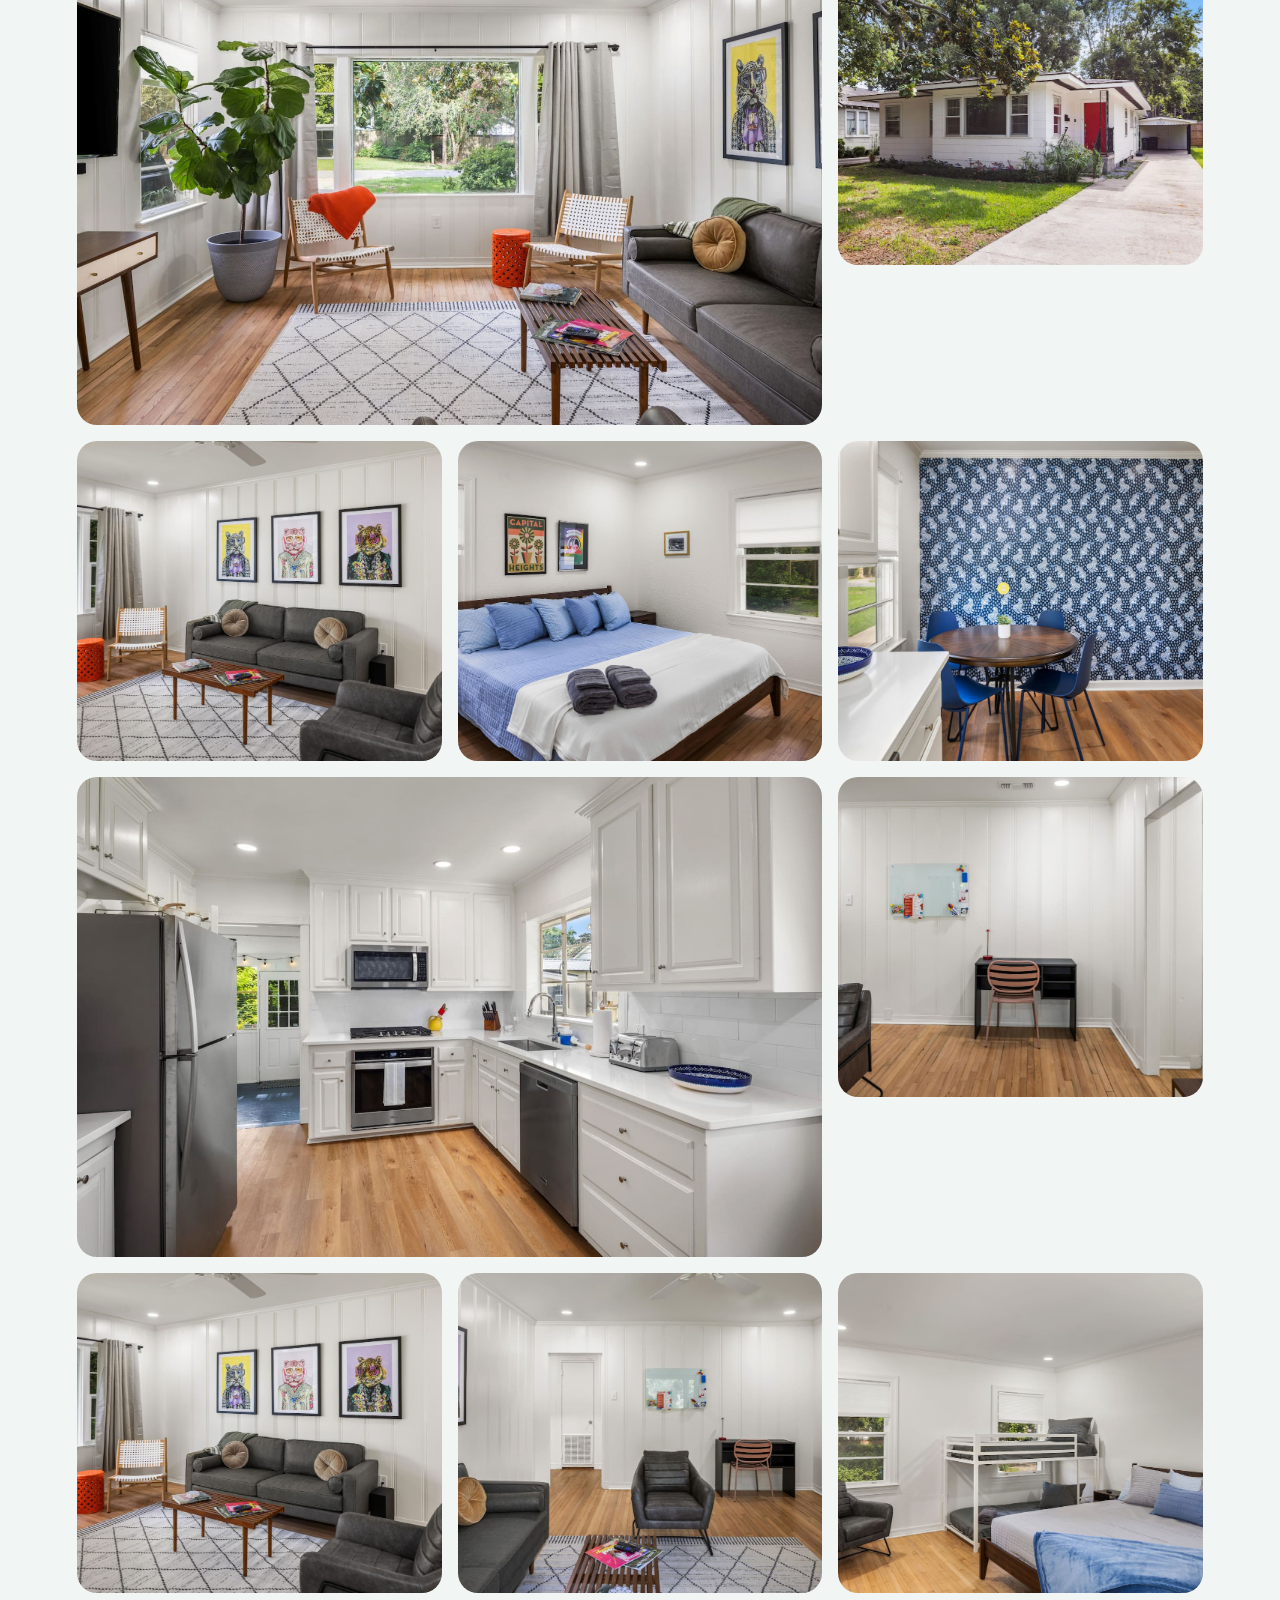
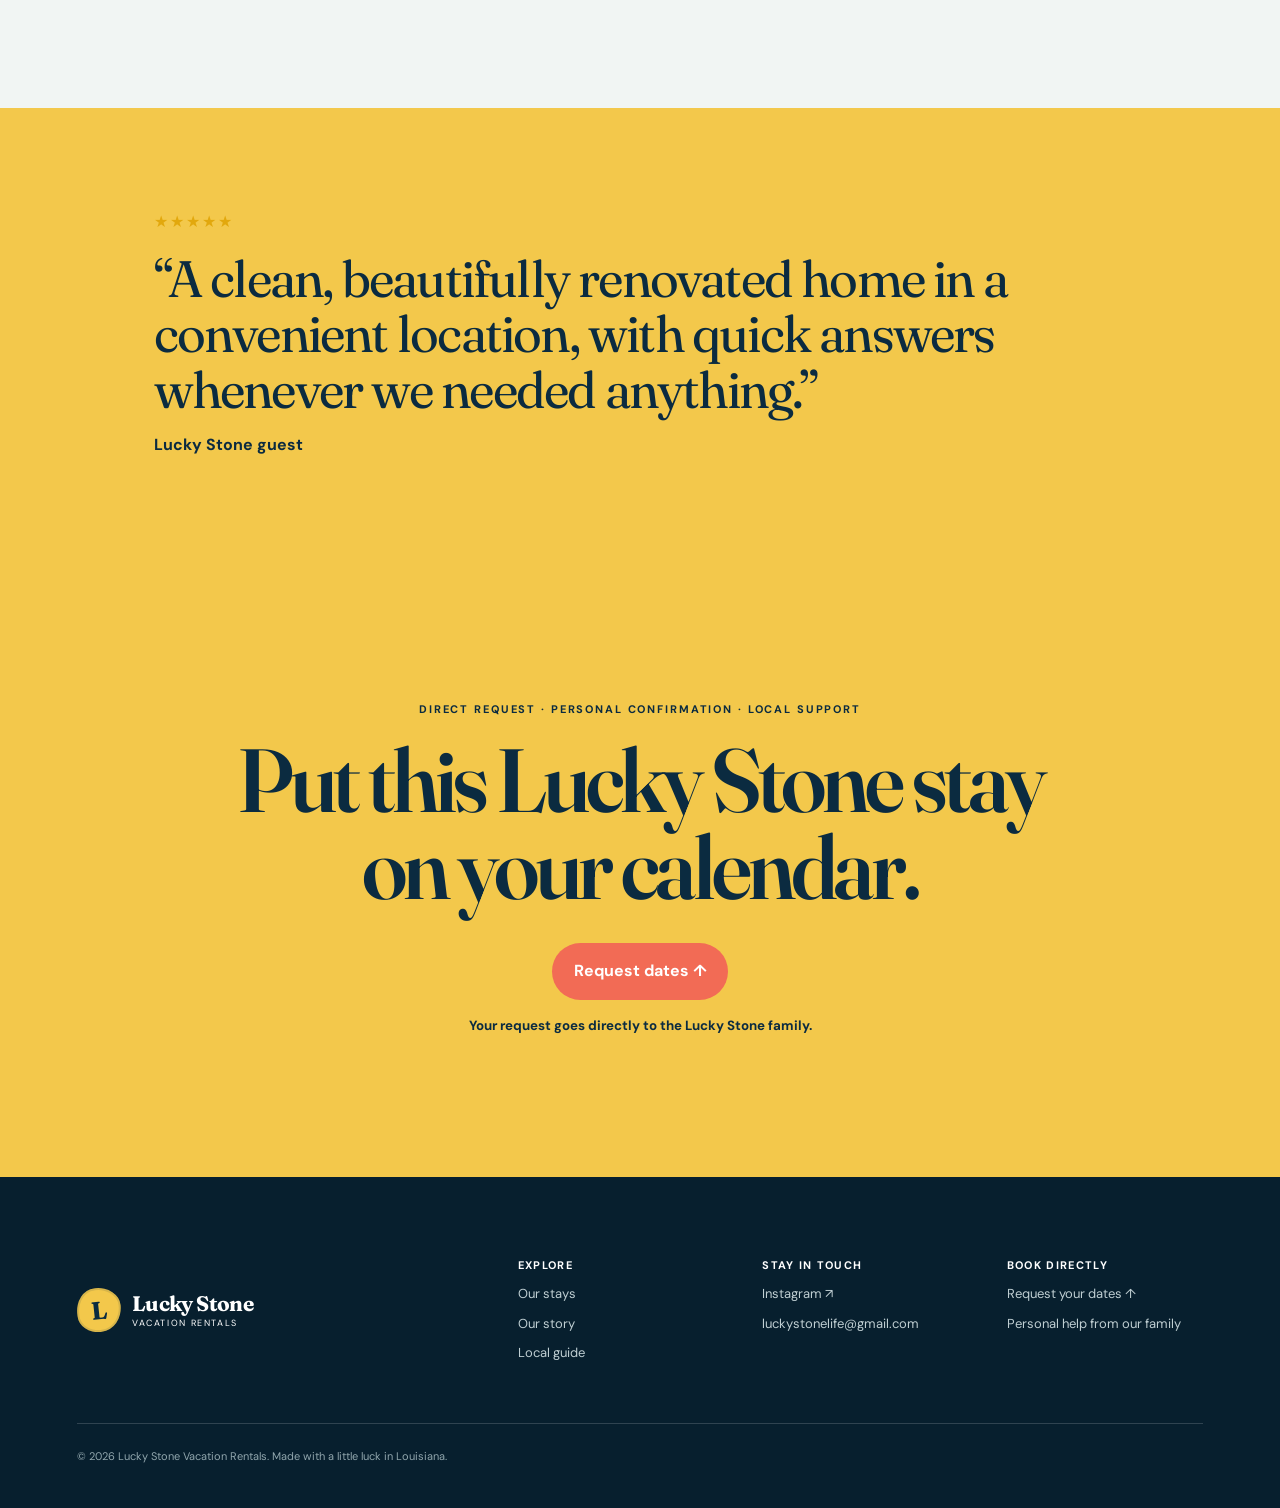
==== commit 9e0d8571: "Remove HolidayFuture from public website" ====
--- a/capital-heights-hideaway.html
+++ b/capital-heights-hideaway.html
@@ -4,6 +4,8 @@
   <meta charset="utf-8">
   <meta name="viewport" content="width=device-width,initial-scale=1">
   <meta name="description" content="A renovated 2-bedroom Capital Heights vacation rental in Baton Rouge with two king beds, modern kitchen, and easy city access.">
+  <meta name="robots" content="index,follow">
+  <link rel="canonical" href="https://www.luckystonevacationrentals.com/capital-heights-hideaway">
   <meta name="theme-color" content="#0b2b40">
   <title>Capital Heights Baton Rouge Vacation Rental | Lucky Stone</title>
   <link rel="preconnect" href="https://fonts.googleapis.com">
@@ -13,7 +15,7 @@
 </head>
 <body class="property-page">
   <a class="skip-link" href="#main">Skip to content</a>
-  <div class="announcement"><span>Book direct for local support & our best available rate</span><span aria-hidden="true">✦</span><span>Secure checkout powered by Hostaway</span></div>
+  <div class="announcement"><span>Book direct for local support & our best available rate</span><span aria-hidden="true">✦</span><span>Direct requests handled by the Lucky Stone family</span></div>
   <header class="site-header property-header" data-header>
     <a class="brand" href="index.html" aria-label="Lucky Stone Vacation Rentals home"><span class="brand-mark" aria-hidden="true">L</span><span><strong>Lucky Stone</strong><small>Vacation Rentals</small></span></a>
     <nav class="desktop-nav" aria-label="Main navigation"><a href="index.html#stays">Our stays</a><a href="#details">Details</a><a href="#gallery">Photos</a><a href="index.html#our-story">Our story</a></nav>
@@ -26,7 +28,7 @@
     <section class="property-hero" id="top">
       <img src="assets/capital/capital-01.jpg" alt="The Capital Heights Hideaway">
       <div class="property-hero-shade"></div>
-      <div class="property-hero-copy reveal"><p class="eyebrow">Baton Rouge · Capital Heights</p><h1>The Capital Heights Hideaway</h1><p>Polished comfort in the middle of the city, with neighborhood restaurants and everyday essentials close by.</p><div class="property-hero-actions"><a class="button button-coral" href="#book">See live availability</a><a class="text-button" href="#gallery">View photos ↓</a></div></div>
+      <div class="property-hero-copy reveal"><p class="eyebrow">Baton Rouge · Capital Heights</p><h1>The Capital Heights Hideaway</h1><p>Polished comfort in the middle of the city, with neighborhood restaurants and everyday essentials close by.</p><div class="property-hero-actions"><a class="button button-coral" href="#book">Request your dates</a><a class="text-button" href="#gallery">View photos ↓</a></div></div>
       <div class="image-badge property-hero-badge">Freshly renovated · 4.85 ★</div>
     </section>
 
@@ -36,14 +38,14 @@
     </section>
 
     <section class="property-booking" id="book">
-      <div class="property-booking-copy"><p class="eyebrow">Ready when you are</p><h2>Check this home's live dates.</h2><p>Your availability, quote, secure payment, confirmation, and automated stay messages continue in Lucky Stone's Hostaway booking system.</p></div>
+      <div class="property-booking-copy"><p class="eyebrow">Ready when you are</p><h2>Request dates directly from us.</h2><p>Send your dates and group size straight to the Lucky Stone family. We will personally confirm availability and provide a direct quote.</p></div>
       <form class="property-booking-form" data-property-booking-form data-listing-id="290981">
         <label><span>Check in</span><input type="date" name="checkin" required></label>
         <label><span>Check out</span><input type="date" name="checkout" required></label>
         <label><span>Guests</span><select name="guests"><option>1 guest</option><option>2 guests</option><option>3 guests</option><option>4 guests</option><option>5 guests</option><option>6 guests</option></select></label>
-        <button class="button button-sun" type="submit">View live price & availability ↗</button>
+        <button class="button button-sun" type="submit">Send availability request →</button>
         <p class="booking-error" data-booking-error aria-live="polite"></p>
-        <small>No charge is made on this page.</small>
+        <small>Opens a pre-addressed email to Lucky Stone. No charge is made.</small>
       </form>
     </section>
 
@@ -52,14 +54,14 @@
       <div class="nearby-card"><p class="eyebrow">Close to what matters</p><h3>Explore the neighborhood.</h3><ul><li>Capital Heights neighborhood</li><li>Mid City restaurants</li><li>LSU and downtown</li><li>Everyday shopping and essentials</li></ul><p>Exact address and arrival instructions are shared securely with confirmed guests.</p></div>
     </section>
 
-    <section class="property-gallery section-pad" id="gallery"><div class="section-heading"><div><p class="eyebrow dark">A look inside</p><h2>Photo highlights.</h2></div><p>Professional property photography. The full gallery and current listing details are also available in the secure booking portal.</p></div><div class="property-photo-grid"><figure><img src="assets/capital/capital-01.jpg" alt="The Capital Heights Hideaway photo 1" loading="lazy"></figure><figure><img src="assets/capital/capital-02.jpg" alt="The Capital Heights Hideaway photo 2" loading="lazy"></figure><figure><img src="assets/capital/capital-03.jpg" alt="The Capital Heights Hideaway photo 3" loading="lazy"></figure><figure><img src="assets/capital/capital-04.jpg" alt="The Capital Heights Hideaway photo 4" loading="lazy"></figure><figure><img src="assets/capital/capital-05.jpg" alt="The Capital Heights Hideaway photo 5" loading="lazy"></figure><figure><img src="assets/capital/capital-06.jpg" alt="The Capital Heights Hideaway photo 6" loading="lazy"></figure><figure><img src="assets/capital/capital-07.jpg" alt="The Capital Heights Hideaway photo 7" loading="lazy"></figure><figure><img src="assets/capital/capital-08.jpg" alt="The Capital Heights Hideaway photo 8" loading="lazy"></figure><figure><img src="assets/capital/capital-09.jpg" alt="The Capital Heights Hideaway photo 9" loading="lazy"></figure><figure><img src="assets/capital/capital-10.jpg" alt="The Capital Heights Hideaway photo 10" loading="lazy"></figure></div></section>
+    <section class="property-gallery section-pad" id="gallery"><div class="section-heading"><div><p class="eyebrow dark">A look inside</p><h2>Photo highlights.</h2></div><p>Professional property photography from this Lucky Stone home.</p></div><div class="property-photo-grid"><figure><img src="assets/capital/capital-01.jpg" alt="The Capital Heights Hideaway photo 1" loading="lazy"></figure><figure><img src="assets/capital/capital-02.jpg" alt="The Capital Heights Hideaway photo 2" loading="lazy"></figure><figure><img src="assets/capital/capital-03.jpg" alt="The Capital Heights Hideaway photo 3" loading="lazy"></figure><figure><img src="assets/capital/capital-04.jpg" alt="The Capital Heights Hideaway photo 4" loading="lazy"></figure><figure><img src="assets/capital/capital-05.jpg" alt="The Capital Heights Hideaway photo 5" loading="lazy"></figure><figure><img src="assets/capital/capital-06.jpg" alt="The Capital Heights Hideaway photo 6" loading="lazy"></figure><figure><img src="assets/capital/capital-07.jpg" alt="The Capital Heights Hideaway photo 7" loading="lazy"></figure><figure><img src="assets/capital/capital-08.jpg" alt="The Capital Heights Hideaway photo 8" loading="lazy"></figure><figure><img src="assets/capital/capital-09.jpg" alt="The Capital Heights Hideaway photo 9" loading="lazy"></figure><figure><img src="assets/capital/capital-10.jpg" alt="The Capital Heights Hideaway photo 10" loading="lazy"></figure></div></section>
 
     <section class="property-review"><blockquote><div class="stars">★★★★★</div><p>“A clean, beautifully renovated home in a convenient location, with quick answers whenever we needed anything.”</p><footer>Lucky Stone guest</footer></blockquote></section>
 
-    <section class="final-cta"><p class="eyebrow">Live availability · Secure checkout · Direct local support</p><h2>Put this Lucky Stone stay<br>on your calendar.</h2><a class="button button-coral" href="#book">Check dates and pricing ↑</a><small>Booking and payment are securely powered by Hostaway.</small></section>
+    <section class="final-cta"><p class="eyebrow">Direct request · Personal confirmation · Local support</p><h2>Put this Lucky Stone stay<br>on your calendar.</h2><a class="button button-coral" href="#book">Request dates ↑</a><small>Your request goes directly to the Lucky Stone family.</small></section>
   </main>
 
-  <footer class="footer"><a class="brand footer-brand" href="index.html"><span class="brand-mark">L</span><span><strong>Lucky Stone</strong><small>Vacation Rentals</small></span></a><div><strong>Explore</strong><a href="index.html#stays">Our stays</a><a href="index.html#our-story">Our story</a><a href="index.html#guide">Local guide</a></div><div><strong>Stay in touch</strong><a href="https://instagram.com/luckystonelife/" target="_blank" rel="noopener">Instagram ↗</a><a href="mailto:luckystonelife@gmail.com">luckystonelife@gmail.com</a></div><div><strong>Book safely</strong><a href="https://luckystonevacationrentals.holidayfuture.com/listings/290981" target="_blank" rel="noopener">Secure property listing ↗</a><span>Availability powered by Hostaway</span></div><p class="copyright">© <span data-year></span> Lucky Stone Vacation Rentals. Made with a little luck in Louisiana.</p></footer>
-  <script src="app.js"></script>
+  <footer class="footer"><a class="brand footer-brand" href="index.html"><span class="brand-mark">L</span><span><strong>Lucky Stone</strong><small>Vacation Rentals</small></span></a><div><strong>Explore</strong><a href="index.html#stays">Our stays</a><a href="index.html#our-story">Our story</a><a href="index.html#guide">Local guide</a></div><div><strong>Stay in touch</strong><a href="https://instagram.com/luckystonelife/" target="_blank" rel="noopener">Instagram ↗</a><a href="mailto:luckystonelife@gmail.com">luckystonelife@gmail.com</a></div><div><strong>Book directly</strong><a href="#book">Request your dates ↑</a><span>Personal help from our family</span></div><p class="copyright">© <span data-year></span> Lucky Stone Vacation Rentals. Made with a little luck in Louisiana.</p></footer>
+  <script src="app.js?v=direct-inquiry-1"></script>
 </body>
 </html>
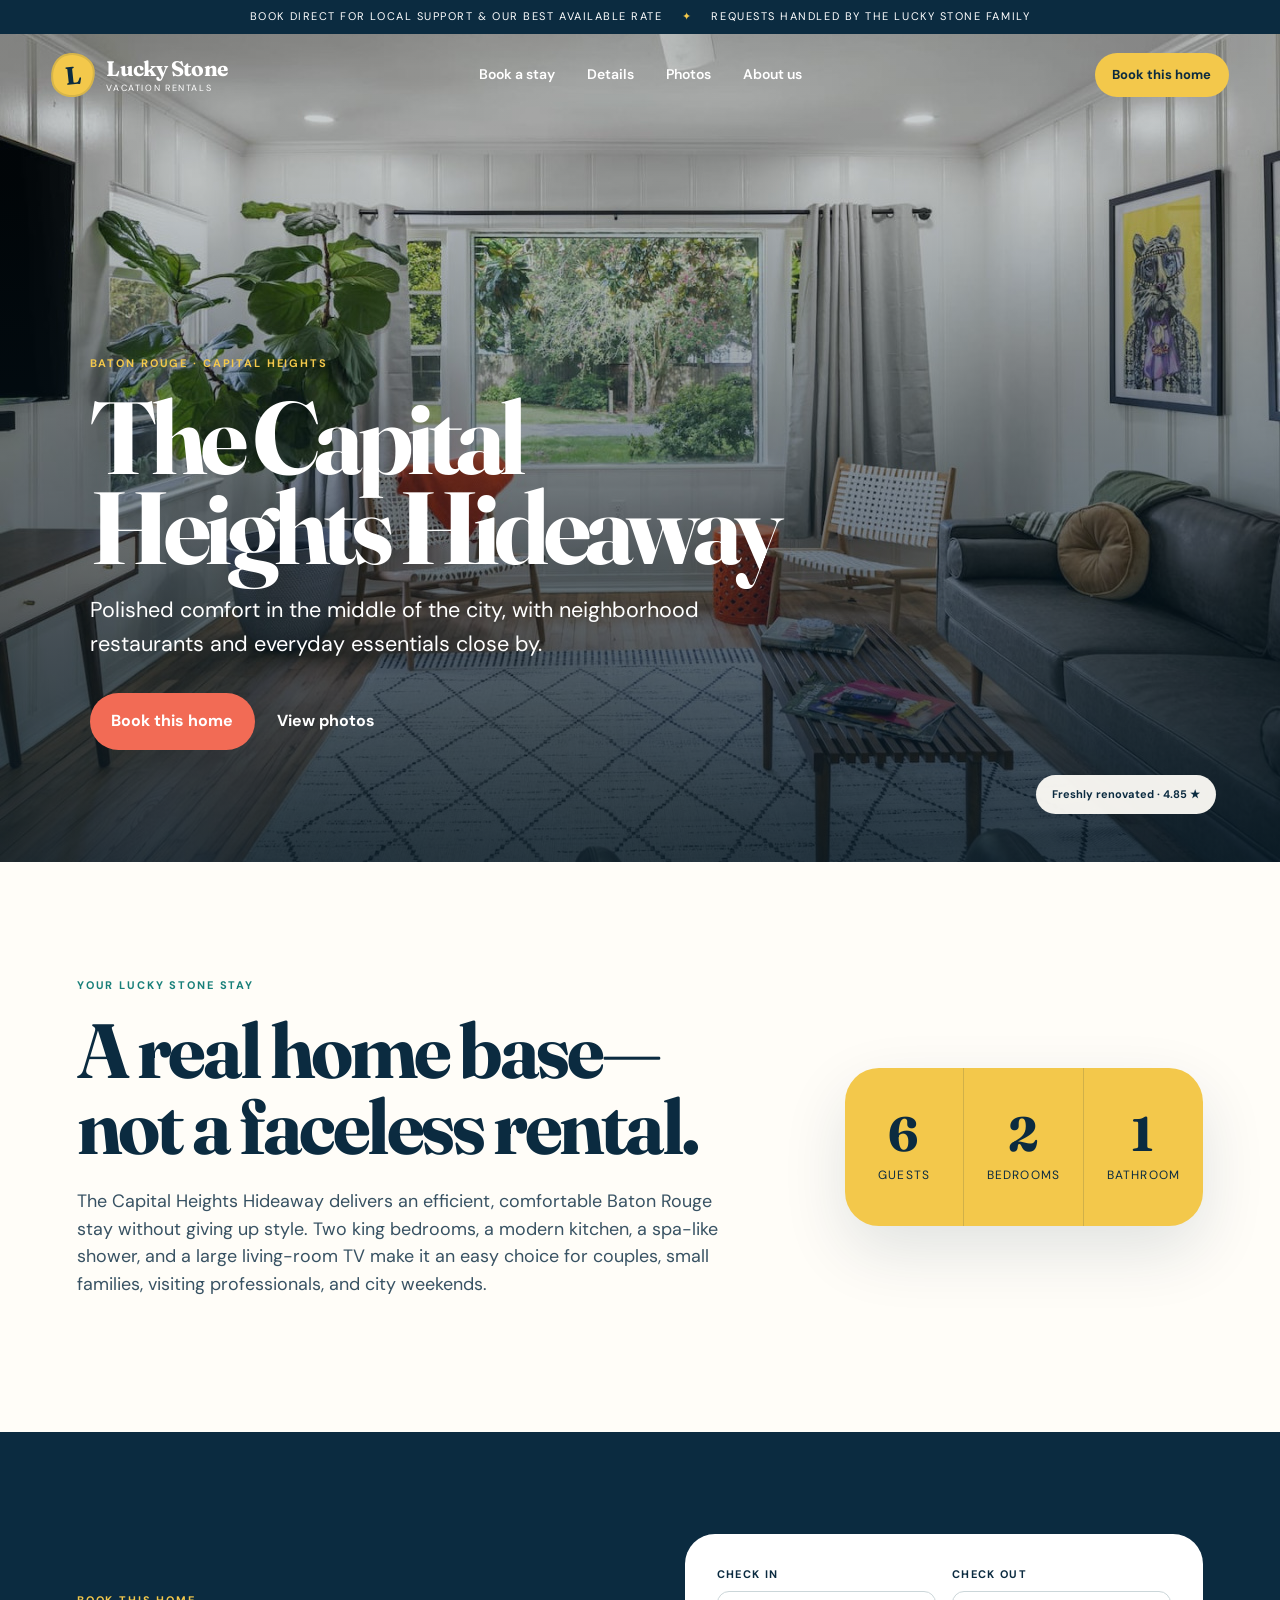
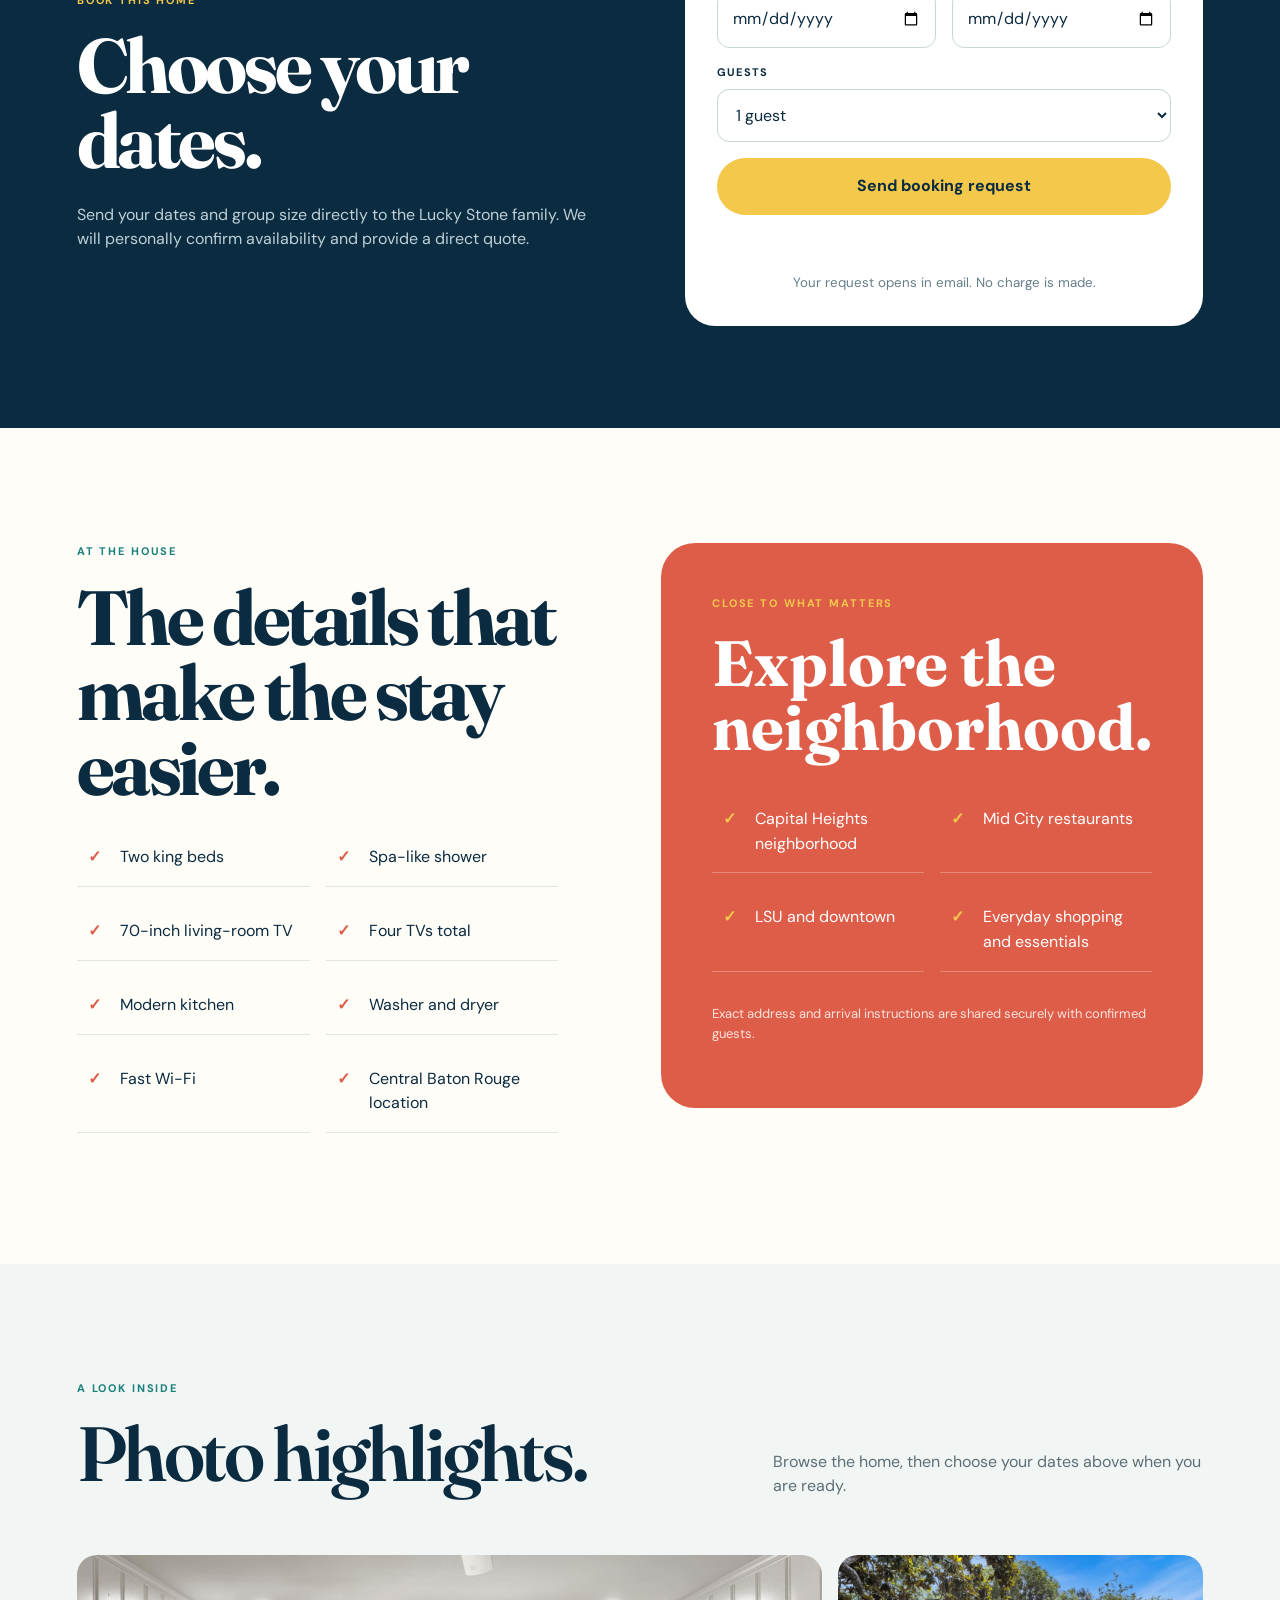
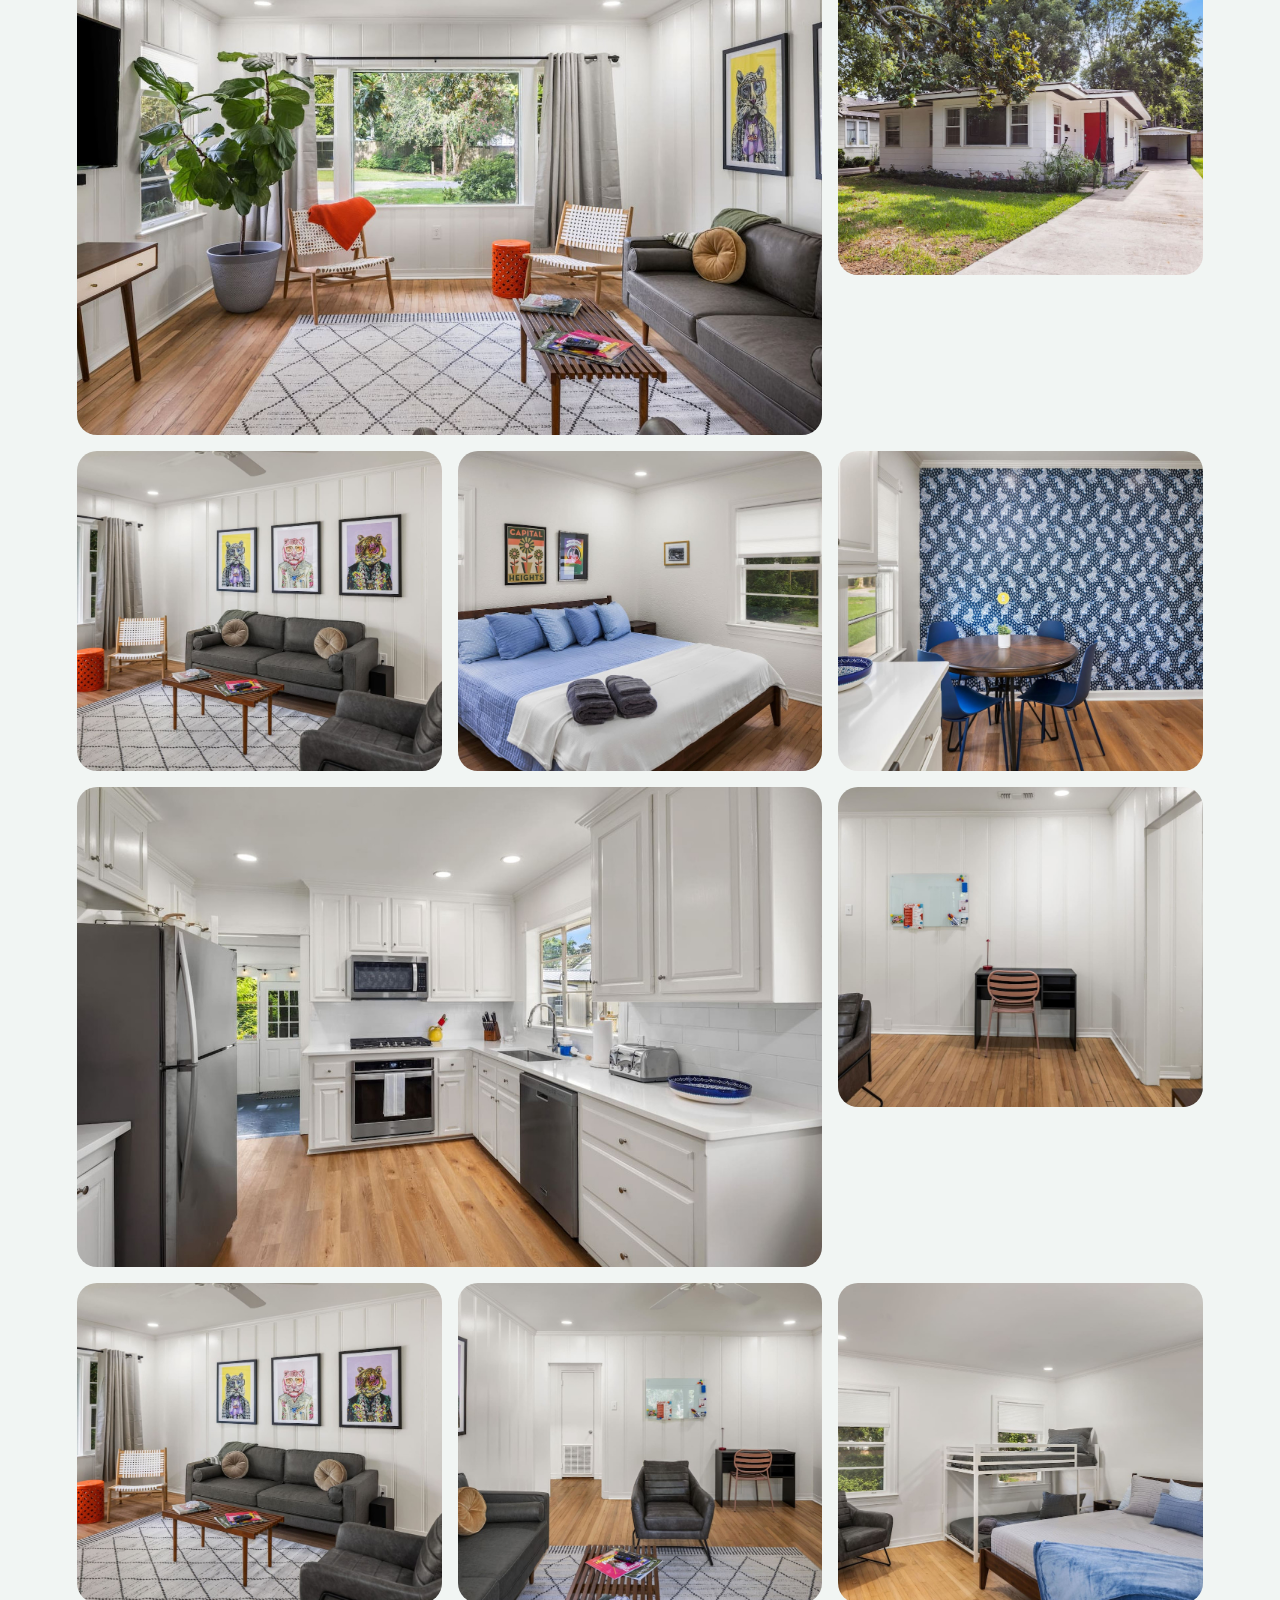
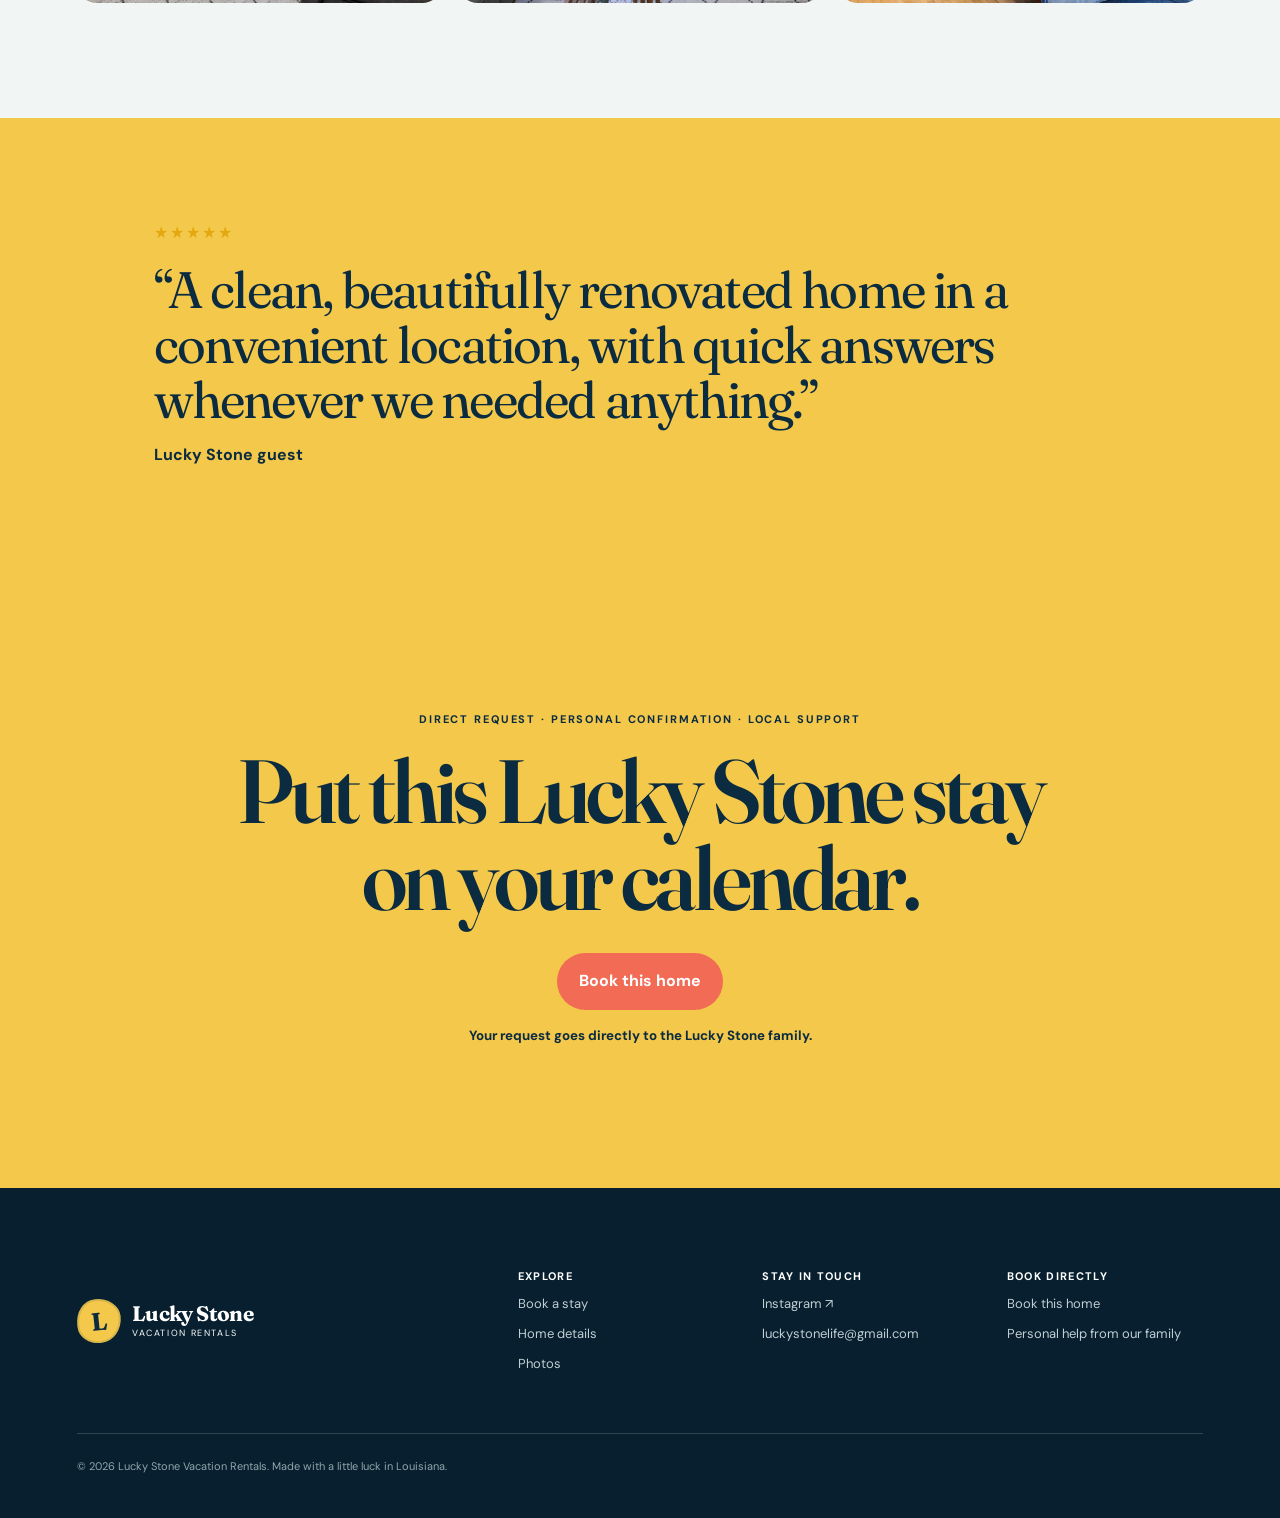
==== commit 983c7642: "Simplify booking flow across every page" ====
--- a/capital-heights-hideaway.html
+++ b/capital-heights-hideaway.html
@@ -15,20 +15,20 @@
 </head>
 <body class="property-page">
   <a class="skip-link" href="#main">Skip to content</a>
-  <div class="announcement"><span>Book direct for local support & our best available rate</span><span aria-hidden="true">✦</span><span>Direct requests handled by the Lucky Stone family</span></div>
+  <div class="announcement"><span>Book direct for local support & our best available rate</span><span aria-hidden="true">✦</span><span>Requests handled by the Lucky Stone family</span></div>
   <header class="site-header property-header" data-header>
     <a class="brand" href="index.html" aria-label="Lucky Stone Vacation Rentals home"><span class="brand-mark" aria-hidden="true">L</span><span><strong>Lucky Stone</strong><small>Vacation Rentals</small></span></a>
-    <nav class="desktop-nav" aria-label="Main navigation"><a href="index.html#stays">Our stays</a><a href="#details">Details</a><a href="#gallery">Photos</a><a href="index.html#our-story">Our story</a></nav>
-    <a class="button button-small button-sun" href="#book">Check dates <span>↓</span></a>
+    <nav class="desktop-nav" aria-label="Main navigation"><a href="index.html#book-a-stay">Book a stay</a><a href="#details">Details</a><a href="#gallery">Photos</a><a href="index.html#our-story">About us</a></nav>
+    <a class="button button-small button-sun" href="#book">Book this home</a>
     <button class="menu-button" type="button" aria-label="Open menu" aria-expanded="false" data-menu-button><span></span><span></span></button>
   </header>
-  <div class="mobile-menu" data-mobile-menu hidden><a href="index.html#stays">Our stays</a><a href="#details">Details</a><a href="#gallery">Photos</a><a href="index.html#our-story">Our story</a><a class="button button-sun" href="#book">Check dates</a></div>
+  <div class="mobile-menu" data-mobile-menu hidden><a href="index.html#book-a-stay">Book a stay</a><a href="#details">Details</a><a href="#gallery">Photos</a><a href="index.html#our-story">About us</a><a class="button button-sun" href="#book">Book this home</a></div>
 
   <main id="main">
     <section class="property-hero" id="top">
       <img src="assets/capital/capital-01.jpg" alt="The Capital Heights Hideaway">
       <div class="property-hero-shade"></div>
-      <div class="property-hero-copy reveal"><p class="eyebrow">Baton Rouge · Capital Heights</p><h1>The Capital Heights Hideaway</h1><p>Polished comfort in the middle of the city, with neighborhood restaurants and everyday essentials close by.</p><div class="property-hero-actions"><a class="button button-coral" href="#book">Request your dates</a><a class="text-button" href="#gallery">View photos ↓</a></div></div>
+      <div class="property-hero-copy reveal"><p class="eyebrow">Baton Rouge · Capital Heights</p><h1>The Capital Heights Hideaway</h1><p>Polished comfort in the middle of the city, with neighborhood restaurants and everyday essentials close by.</p><div class="property-hero-actions"><a class="button button-coral" href="#book">Book this home</a><a class="text-button" href="#gallery">View photos</a></div></div>
       <div class="image-badge property-hero-badge">Freshly renovated · 4.85 ★</div>
     </section>
 
@@ -38,14 +38,14 @@
     </section>
 
     <section class="property-booking" id="book">
-      <div class="property-booking-copy"><p class="eyebrow">Ready when you are</p><h2>Request dates directly from us.</h2><p>Send your dates and group size straight to the Lucky Stone family. We will personally confirm availability and provide a direct quote.</p></div>
+      <div class="property-booking-copy"><p class="eyebrow">Book this home</p><h2>Choose your dates.</h2><p>Send your dates and group size directly to the Lucky Stone family. We will personally confirm availability and provide a direct quote.</p></div>
       <form class="property-booking-form" data-property-booking-form data-listing-id="290981">
         <label><span>Check in</span><input type="date" name="checkin" required></label>
         <label><span>Check out</span><input type="date" name="checkout" required></label>
         <label><span>Guests</span><select name="guests"><option>1 guest</option><option>2 guests</option><option>3 guests</option><option>4 guests</option><option>5 guests</option><option>6 guests</option></select></label>
-        <button class="button button-sun" type="submit">Send availability request →</button>
+        <button class="button button-sun" type="submit">Send booking request</button>
         <p class="booking-error" data-booking-error aria-live="polite"></p>
-        <small>Opens a pre-addressed email to Lucky Stone. No charge is made.</small>
+        <small>Your request opens in email. No charge is made.</small>
       </form>
     </section>
 
@@ -54,14 +54,14 @@
       <div class="nearby-card"><p class="eyebrow">Close to what matters</p><h3>Explore the neighborhood.</h3><ul><li>Capital Heights neighborhood</li><li>Mid City restaurants</li><li>LSU and downtown</li><li>Everyday shopping and essentials</li></ul><p>Exact address and arrival instructions are shared securely with confirmed guests.</p></div>
     </section>
 
-    <section class="property-gallery section-pad" id="gallery"><div class="section-heading"><div><p class="eyebrow dark">A look inside</p><h2>Photo highlights.</h2></div><p>Professional property photography from this Lucky Stone home.</p></div><div class="property-photo-grid"><figure><img src="assets/capital/capital-01.jpg" alt="The Capital Heights Hideaway photo 1" loading="lazy"></figure><figure><img src="assets/capital/capital-02.jpg" alt="The Capital Heights Hideaway photo 2" loading="lazy"></figure><figure><img src="assets/capital/capital-03.jpg" alt="The Capital Heights Hideaway photo 3" loading="lazy"></figure><figure><img src="assets/capital/capital-04.jpg" alt="The Capital Heights Hideaway photo 4" loading="lazy"></figure><figure><img src="assets/capital/capital-05.jpg" alt="The Capital Heights Hideaway photo 5" loading="lazy"></figure><figure><img src="assets/capital/capital-06.jpg" alt="The Capital Heights Hideaway photo 6" loading="lazy"></figure><figure><img src="assets/capital/capital-07.jpg" alt="The Capital Heights Hideaway photo 7" loading="lazy"></figure><figure><img src="assets/capital/capital-08.jpg" alt="The Capital Heights Hideaway photo 8" loading="lazy"></figure><figure><img src="assets/capital/capital-09.jpg" alt="The Capital Heights Hideaway photo 9" loading="lazy"></figure><figure><img src="assets/capital/capital-10.jpg" alt="The Capital Heights Hideaway photo 10" loading="lazy"></figure></div></section>
+    <section class="property-gallery section-pad" id="gallery"><div class="section-heading"><div><p class="eyebrow dark">A look inside</p><h2>Photo highlights.</h2></div><p>Browse the home, then choose your dates above when you are ready.</p></div><div class="property-photo-grid"><figure><img src="assets/capital/capital-01.jpg" alt="The Capital Heights Hideaway photo 1" loading="lazy"></figure><figure><img src="assets/capital/capital-02.jpg" alt="The Capital Heights Hideaway photo 2" loading="lazy"></figure><figure><img src="assets/capital/capital-03.jpg" alt="The Capital Heights Hideaway photo 3" loading="lazy"></figure><figure><img src="assets/capital/capital-04.jpg" alt="The Capital Heights Hideaway photo 4" loading="lazy"></figure><figure><img src="assets/capital/capital-05.jpg" alt="The Capital Heights Hideaway photo 5" loading="lazy"></figure><figure><img src="assets/capital/capital-06.jpg" alt="The Capital Heights Hideaway photo 6" loading="lazy"></figure><figure><img src="assets/capital/capital-07.jpg" alt="The Capital Heights Hideaway photo 7" loading="lazy"></figure><figure><img src="assets/capital/capital-08.jpg" alt="The Capital Heights Hideaway photo 8" loading="lazy"></figure><figure><img src="assets/capital/capital-09.jpg" alt="The Capital Heights Hideaway photo 9" loading="lazy"></figure><figure><img src="assets/capital/capital-10.jpg" alt="The Capital Heights Hideaway photo 10" loading="lazy"></figure></div></section>
 
     <section class="property-review"><blockquote><div class="stars">★★★★★</div><p>“A clean, beautifully renovated home in a convenient location, with quick answers whenever we needed anything.”</p><footer>Lucky Stone guest</footer></blockquote></section>
 
-    <section class="final-cta"><p class="eyebrow">Direct request · Personal confirmation · Local support</p><h2>Put this Lucky Stone stay<br>on your calendar.</h2><a class="button button-coral" href="#book">Request dates ↑</a><small>Your request goes directly to the Lucky Stone family.</small></section>
+    <section class="final-cta"><p class="eyebrow">Direct request · Personal confirmation · Local support</p><h2>Put this Lucky Stone stay<br>on your calendar.</h2><a class="button button-coral" href="#book">Book this home</a><small>Your request goes directly to the Lucky Stone family.</small></section>
   </main>
 
-  <footer class="footer"><a class="brand footer-brand" href="index.html"><span class="brand-mark">L</span><span><strong>Lucky Stone</strong><small>Vacation Rentals</small></span></a><div><strong>Explore</strong><a href="index.html#stays">Our stays</a><a href="index.html#our-story">Our story</a><a href="index.html#guide">Local guide</a></div><div><strong>Stay in touch</strong><a href="https://instagram.com/luckystonelife/" target="_blank" rel="noopener">Instagram ↗</a><a href="mailto:luckystonelife@gmail.com">luckystonelife@gmail.com</a></div><div><strong>Book directly</strong><a href="#book">Request your dates ↑</a><span>Personal help from our family</span></div><p class="copyright">© <span data-year></span> Lucky Stone Vacation Rentals. Made with a little luck in Louisiana.</p></footer>
-  <script src="app.js?v=direct-inquiry-1"></script>
+  <footer class="footer"><a class="brand footer-brand" href="index.html"><span class="brand-mark">L</span><span><strong>Lucky Stone</strong><small>Vacation Rentals</small></span></a><div><strong>Explore</strong><a href="index.html#book-a-stay">Book a stay</a><a href="#details">Home details</a><a href="#gallery">Photos</a></div><div><strong>Stay in touch</strong><a href="https://instagram.com/luckystonelife/" target="_blank" rel="noopener">Instagram ↗</a><a href="mailto:luckystonelife@gmail.com">luckystonelife@gmail.com</a></div><div><strong>Book directly</strong><a href="#book">Book this home</a><span>Personal help from our family</span></div><p class="copyright">© <span data-year></span> Lucky Stone Vacation Rentals. Made with a little luck in Louisiana.</p></footer>
+  <script src="app.js?v=simple-booking-1"></script>
 </body>
 </html>
--- a/styles.css
+++ b/styles.css
@@ -7,3 +7,51 @@
 .property-page{background:#fffdf8}.property-header{top:34px}.property-hero{height:min(850px,92vh);min-height:680px;position:relative;display:flex;align-items:flex-end;overflow:hidden;background:#0b2b40}.property-hero>img{position:absolute;inset:0;width:100%;height:100%;object-fit:cover}.property-hero-shade{position:absolute;inset:0;background:linear-gradient(180deg,rgba(5,25,37,.22) 18%,rgba(5,25,37,.83) 100%)}.property-hero-copy{position:relative;z-index:2;color:#fff;max-width:900px;padding:0 clamp(1.2rem,7vw,7rem) 7rem}.property-hero-copy h1{font-family:'Fraunces',serif;font-size:clamp(4rem,8vw,8.5rem);line-height:.88;letter-spacing:-.055em;margin:.55rem 0 1.4rem}.property-hero-copy>p:last-of-type{font-size:clamp(1rem,1.8vw,1.35rem);max-width:720px}.property-hero-actions{display:flex;gap:1.4rem;align-items:center;margin-top:2rem}.property-hero-badge{position:absolute;z-index:3;left:auto;top:auto;right:clamp(1.2rem,5vw,5rem);bottom:3rem}.property-intro{display:grid;grid-template-columns:minmax(0,1.3fr) minmax(300px,.7fr);gap:clamp(3rem,8vw,9rem);align-items:center}.property-intro h2,.property-features h2,.property-gallery h2,.property-booking h2{font-family:'Fraunces',serif;font-size:clamp(3rem,6vw,6rem);line-height:.98;letter-spacing:-.045em;margin:.7rem 0 1.5rem}.property-intro>div>p:last-child{font-size:1.12rem;max-width:760px;color:#385263}.property-big-stats{list-style:none;padding:0;margin:0;display:grid;grid-template-columns:repeat(3,1fr);background:#f3c84b;border-radius:34px;overflow:hidden;box-shadow:0 25px 65px rgba(11,43,64,.12)}.property-big-stats li{padding:2.6rem 1rem;text-align:center;border-right:1px solid rgba(11,43,64,.15);font-size:12px;text-transform:uppercase;letter-spacing:.1em}.property-big-stats li:last-child{border-right:0}.property-big-stats strong{display:block;font-family:'Fraunces',serif;font-size:3rem;line-height:1;margin-bottom:.5rem}.property-booking{background:#0b2b40;color:#fff;display:grid;grid-template-columns:1fr 1fr;gap:clamp(3rem,7vw,8rem);padding:clamp(4rem,8vw,8rem) clamp(1.2rem,6vw,6rem);align-items:center}.property-booking-copy>p:last-child{color:#bed0d8;max-width:650px}.property-booking-form{background:#fff;color:#0b2b40;border-radius:30px;padding:2rem;display:grid;grid-template-columns:1fr 1fr;gap:1rem}.property-booking-form label{display:flex;flex-direction:column;gap:.45rem}.property-booking-form label span{font-size:11px;text-transform:uppercase;letter-spacing:.12em;font-weight:700}.property-booking-form input,.property-booking-form select{border:1px solid #cbd6d9;border-radius:12px;padding:.9rem;background:#fff;color:#0b2b40;min-width:0}.property-booking-form label:nth-child(3),.property-booking-form .button,.property-booking-form small,.property-booking-form .booking-error{grid-column:1/-1}.property-booking-form small{text-align:center;color:#667e89}.booking-error{color:#a62b22;font-size:13px;margin:0;min-height:1.2em}.stay-finder>.booking-error{position:absolute;left:1rem;bottom:-1.7rem;color:#fff}.property-features{display:grid;grid-template-columns:1.15fr .85fr;gap:clamp(3rem,8vw,9rem);align-items:start}.feature-checks,.nearby-card ul{list-style:none;padding:0;display:grid;grid-template-columns:1fr 1fr;gap:1rem}.feature-checks li,.nearby-card li{position:relative;padding:1rem 1rem 1rem 2.7rem;border-bottom:1px solid #dfe6e4}.feature-checks li:before,.nearby-card li:before{content:'✓';position:absolute;left:.7rem;color:#dd5d49;font-weight:700}.nearby-card{background:#dd5d49;color:#fff;padding:clamp(2rem,4vw,4rem);border-radius:34px}.nearby-card h3{font-family:'Fraunces',serif;font-size:clamp(2.5rem,5vw,4.7rem);line-height:1;margin:.8rem 0 2rem}.nearby-card li{border-color:rgba(255,255,255,.25)}.nearby-card li:before{color:#f3c84b}.nearby-card>p:last-child{margin-top:2rem;font-size:13px;color:#ffe4dd}.property-gallery{background:#f1f5f3}.property-photo-grid{display:grid;grid-template-columns:repeat(12,1fr);gap:1rem}.property-photo-grid figure{margin:0;grid-column:span 4;height:320px;overflow:hidden;border-radius:20px}.property-photo-grid figure:nth-child(1),.property-photo-grid figure:nth-child(6){grid-column:span 8;height:480px}.property-photo-grid img{width:100%;height:100%;object-fit:cover;transition:transform .5s}.property-photo-grid figure:hover img{transform:scale(1.025)}.property-review{padding:clamp(4rem,8vw,8rem) clamp(1.2rem,12vw,12rem);background:#f3c84b;color:#0b2b40}.property-review blockquote{margin:0;max-width:1000px}.property-review blockquote p{font-family:'Fraunces',serif;font-size:clamp(2.2rem,4vw,4rem);line-height:1.08;letter-spacing:-.035em;margin:1rem 0}.property-review footer{font-weight:700}.property-page .footer-brand{grid-row:auto}
 @media(max-width:900px){.property-intro,.property-booking,.property-features{grid-template-columns:1fr}.property-hero-copy{padding-bottom:5rem}.property-hero-badge{bottom:1.4rem}.property-photo-grid figure,.property-photo-grid figure:nth-child(1),.property-photo-grid figure:nth-child(6){grid-column:span 6;height:320px}}
 @media(max-width:600px){.property-hero{min-height:720px}.property-hero-copy{padding-bottom:6rem}.property-hero-copy h1{font-size:clamp(3.5rem,16vw,5rem)}.property-hero-actions{align-items:flex-start;flex-direction:column}.property-hero-badge{left:1.2rem;right:auto}.property-intro{padding-top:4rem}.property-big-stats{grid-template-columns:1fr}.property-big-stats li{border-right:0;border-bottom:1px solid rgba(11,43,64,.15);padding:1.4rem}.property-big-stats li:last-child{border-bottom:0}.property-booking-form{grid-template-columns:1fr;padding:1.25rem}.property-booking-form label{grid-column:1/-1}.feature-checks,.nearby-card ul{grid-template-columns:1fr}.property-photo-grid{grid-template-columns:1fr}.property-photo-grid figure,.property-photo-grid figure:nth-child(1),.property-photo-grid figure:nth-child(6){grid-column:1;height:280px}}
+
+/* Clear three-step booking flow */
+.hero{min-height:820px;padding-bottom:5rem}
+.booking-flow{background:#f6efe3;border-top:1px solid rgba(11,43,64,.1);border-bottom:1px solid rgba(11,43,64,.1)}
+.booking-flow-heading{display:grid;grid-template-columns:auto minmax(0,1fr);gap:1.25rem;align-items:start;max-width:900px;margin-bottom:2.5rem}
+.booking-flow-heading h2{font-family:'Fraunces',serif;font-size:clamp(3.25rem,7vw,6.5rem);line-height:.92;letter-spacing:-.05em;margin:.35rem 0 1rem}
+.booking-flow-heading p:last-child{font-size:1.08rem;color:#385263;margin:0}
+.step-label{width:42px;height:42px;border-radius:50%;display:grid;place-items:center;background:#f3c84b;color:#0b2b40;font-weight:800;font-size:1.05rem;line-height:1;margin:0;flex:0 0 auto}
+.simple-booking-form{display:grid;gap:2.4rem;max-width:1280px}
+.simple-booking-form fieldset{border:0;padding:0;margin:0;min-width:0}
+.simple-booking-form legend{display:flex;align-items:center;gap:1rem;font-family:'Fraunces',serif;font-size:clamp(1.8rem,3vw,2.7rem);font-weight:700;margin-bottom:1.25rem;color:#0b2b40}
+.home-options{display:grid;grid-template-columns:repeat(3,minmax(0,1fr));gap:1rem}
+.home-option{position:relative;display:grid;grid-template-columns:112px minmax(0,1fr);align-items:center;gap:1rem;background:#fff;border:2px solid transparent;border-radius:18px;padding:.75rem;cursor:pointer;box-shadow:0 12px 35px rgba(11,43,64,.08);transition:.2s}
+.home-option:hover{transform:translateY(-2px);box-shadow:0 16px 40px rgba(11,43,64,.13)}
+.home-option:has(input:checked){border-color:#0b2b40;box-shadow:0 0 0 3px #f3c84b}
+.home-option:has(input:focus-visible){outline:3px solid #2675a6;outline-offset:3px}
+.home-option input{position:absolute;opacity:1;pointer-events:auto;appearance:none;width:22px;height:22px;right:12px;top:12px;border:2px solid #0b2b40;border-radius:50%;background:#fff;z-index:2;cursor:pointer}.home-option input:checked{box-shadow:inset 0 0 0 5px #fff;background:#0b2b40}
+.home-option img{width:112px;height:82px;object-fit:cover;border-radius:12px}
+.home-option span{display:flex;flex-direction:column;gap:.35rem;min-width:0}
+.home-option strong{font-family:'Fraunces',serif;font-size:1.2rem;line-height:1.15}
+.home-option small{color:#597080}
+.date-fields{display:grid;grid-template-columns:repeat(3,minmax(150px,1fr)) auto;gap:1rem;align-items:end;background:#0b2b40;padding:1.25rem;border-radius:20px;color:#fff}
+.date-fields label{display:flex;flex-direction:column;gap:.45rem;font-size:.78rem;font-weight:700;text-transform:uppercase;letter-spacing:.08em}
+.date-fields input,.date-fields select{width:100%;height:52px;border:1px solid rgba(255,255,255,.35);border-radius:10px;background:#fff;color:#0b2b40;padding:0 .85rem}
+.date-fields .button{height:52px;border:0;white-space:nowrap}
+.date-picker>small{display:block;color:#597080;margin-top:.75rem}
+.booking-error{color:#b43535;font-weight:700;margin:.65rem 0 0}
+
+@media(max-width:1050px){
+  .hero{min-height:auto;padding-bottom:5rem}
+  .home-options{grid-template-columns:1fr}
+  .home-option{grid-template-columns:150px minmax(0,1fr)}
+  .home-option img{width:150px;height:100px}
+  .date-fields{grid-template-columns:1fr 1fr}
+}
+@media(max-width:700px){
+  .hero{min-height:auto;padding-bottom:3.5rem}
+  .proof-bar{padding-top:3rem}
+  .booking-flow{padding-top:4rem;padding-bottom:4rem}
+  .booking-flow-heading{grid-template-columns:1fr;gap:.9rem}
+  .booking-flow-heading h2{font-size:3.5rem}
+  .home-option{grid-template-columns:94px minmax(0,1fr);padding:.65rem}
+  .home-option img{width:94px;height:76px}
+  .home-option strong{font-size:1.05rem}
+  .date-fields{grid-template-columns:1fr;padding:1rem}
+  .date-fields .button{width:100%}
+  .simple-booking-form legend{font-size:2rem}
+}
